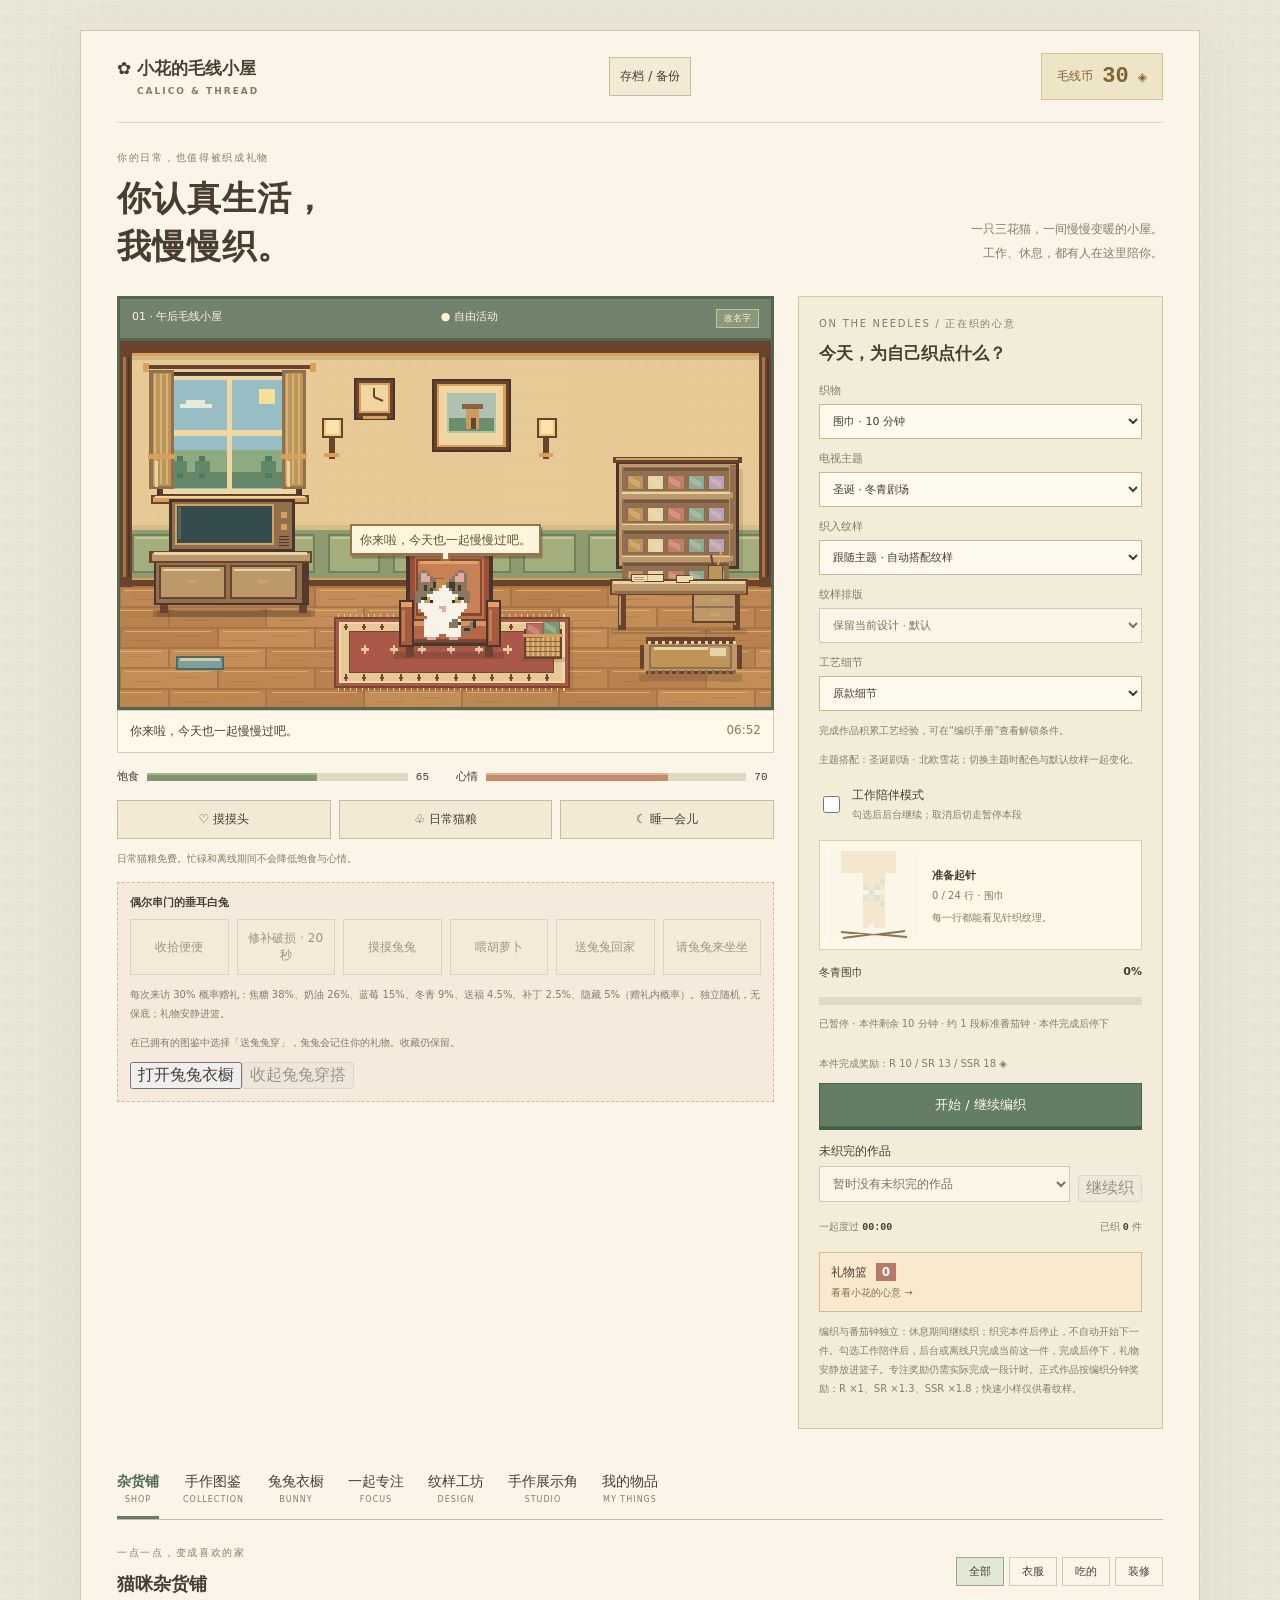
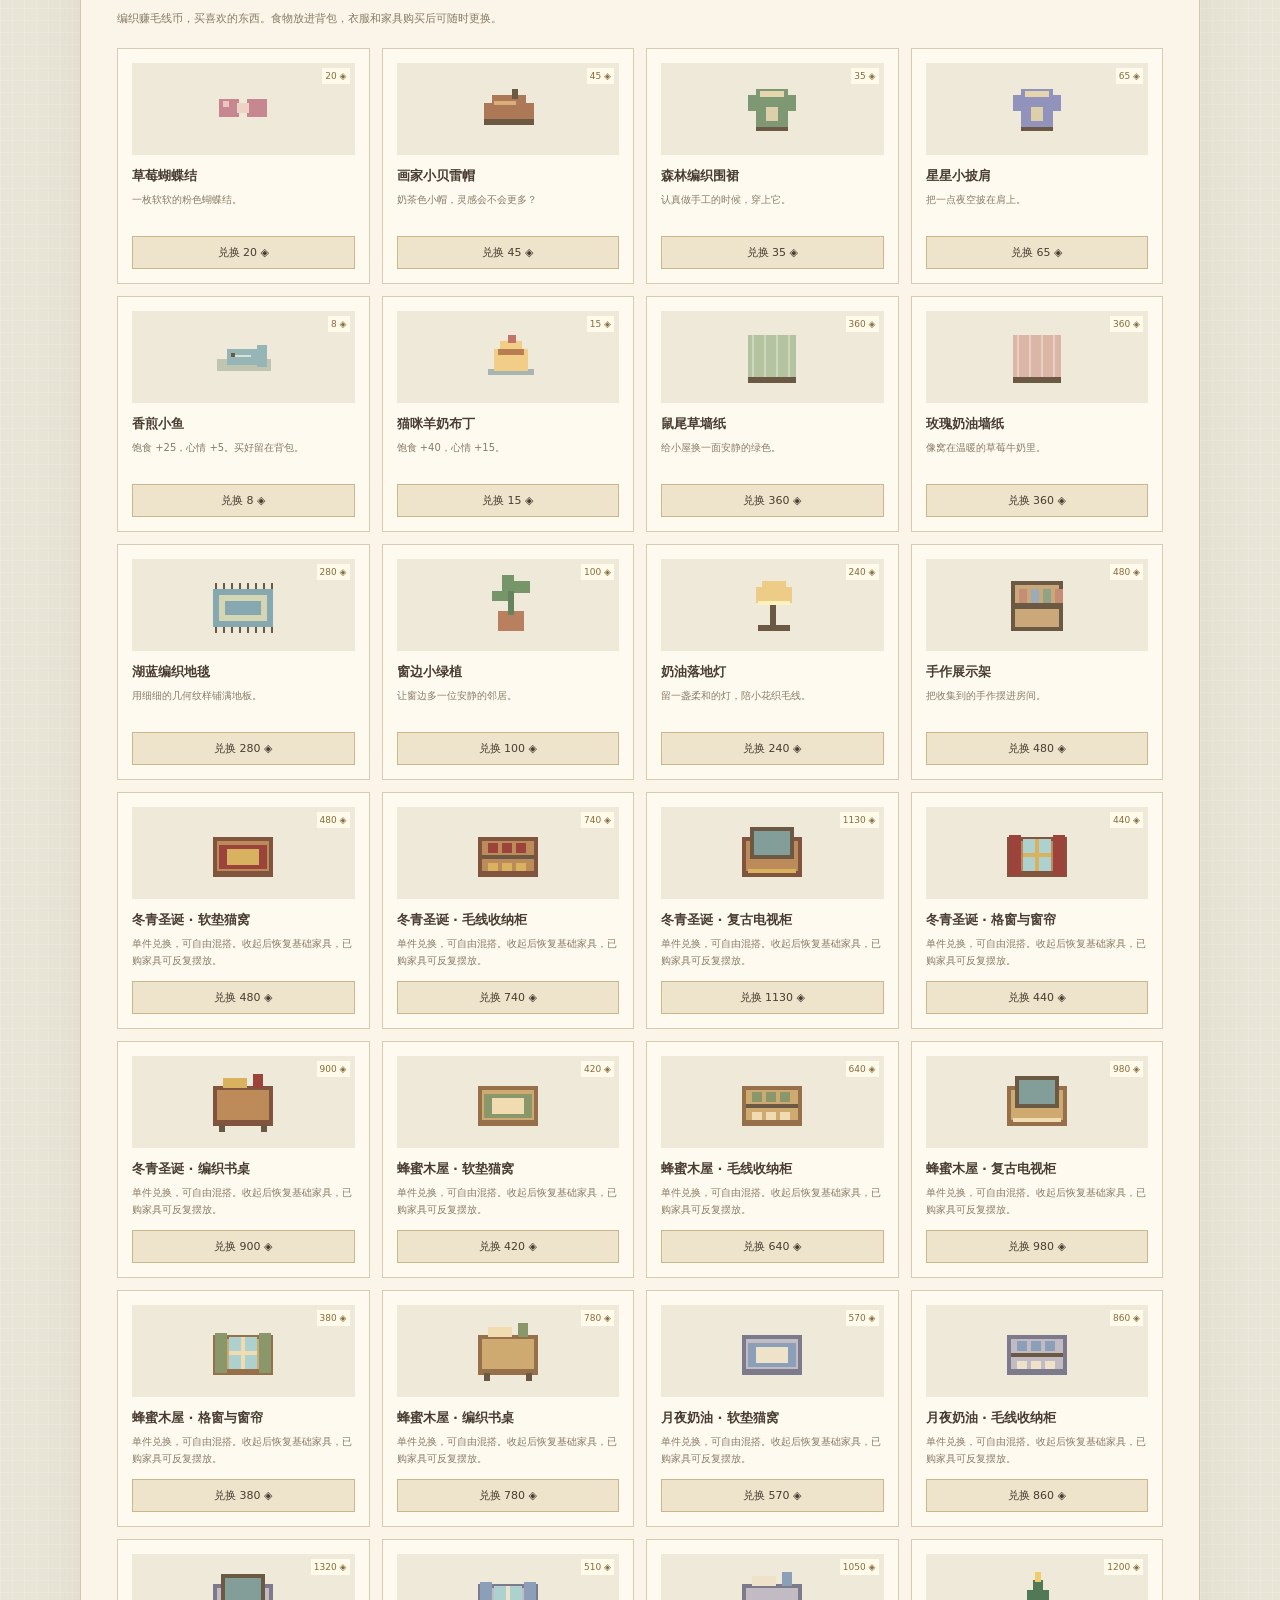
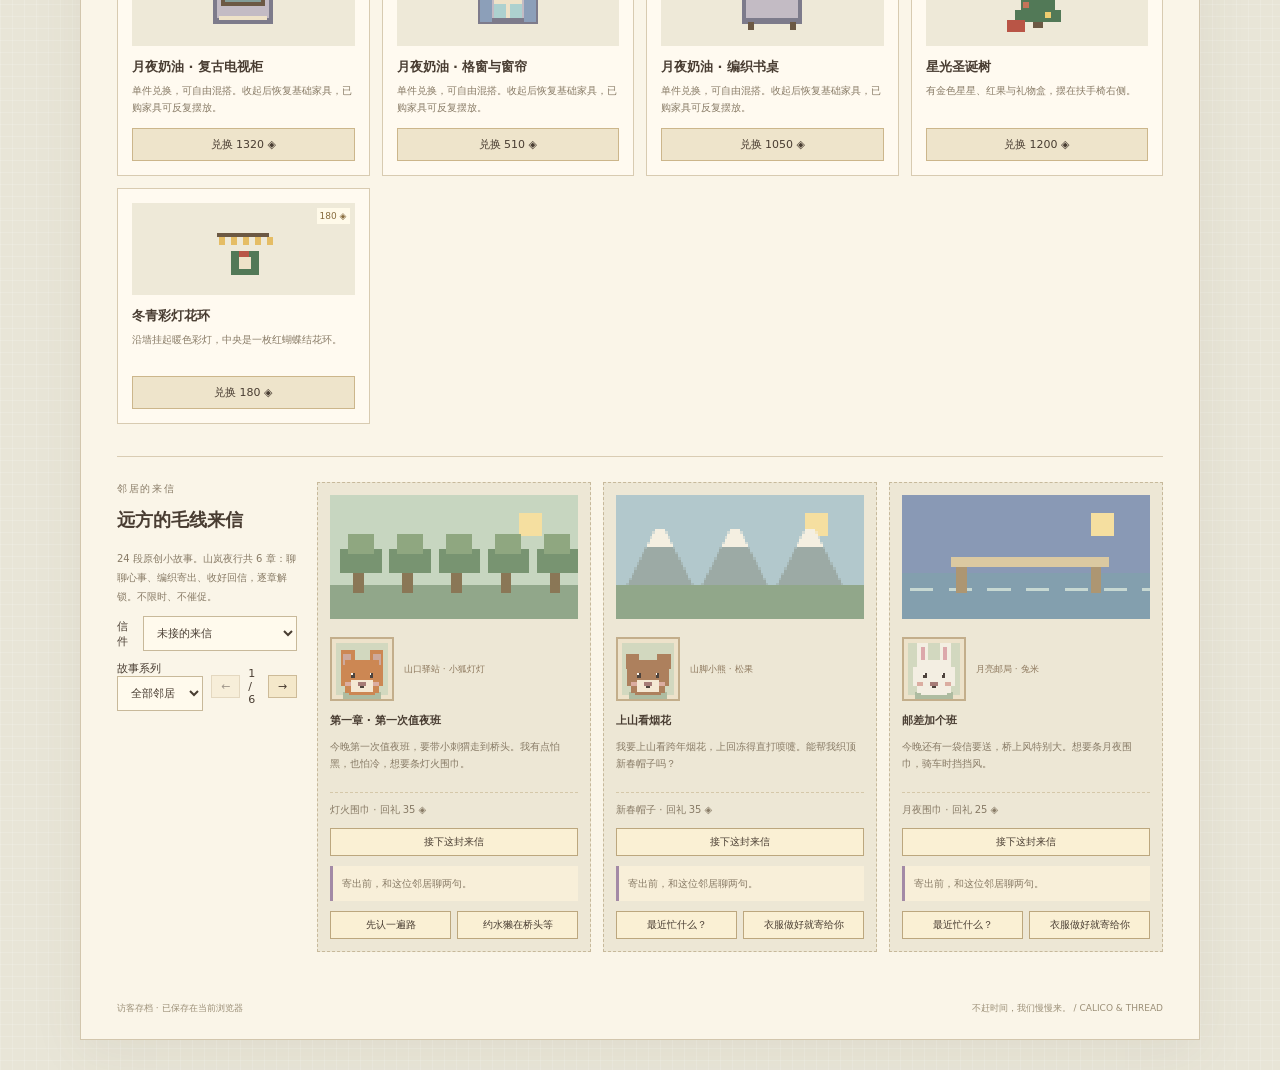
==== index.html @ 92fab7c7 "Fix collection pagination, mobile controls, artwork proportions and studio panel placement" ====
<!doctype html>
<html lang="zh-CN">
<head><meta charset="utf-8"><meta name="viewport" content="width=device-width,initial-scale=1"><title>小花的毛线小屋</title><link rel="stylesheet" href="pet.css?v=c86bcb2deccd"><script src="homecraft.js?v=4f762e726c37" defer></script><script src="pet.js?v=23e84569448f" defer></script></head>
<body><main>
<header><a class="brand" href="#">✿ <span id="petNameLabel">小花的毛线小屋</span> <small>CALICO & THREAD</small></a><button id="accountOpen" class="secondary">存档 / 备份</button><div class="wallet"><span>毛线币</span> <strong id="coins">30</strong> <span>◈</span></div></header>
<div class="intro"><div><p class="eyebrow">你的日常，也值得被织成礼物</p><h1>你认真生活，<br>我慢慢织。</h1></div><p>一只三花猫，一间慢慢变暖的小屋。<br>工作、休息，都有人在这里陪你。</p></div>
<div class="layout"><section class="room-panel" aria-label="小花的家"><div class="room-top"><span id="roomTitle">01 · 午后毛线小屋</span><span id="catState">● 自由活动</span><button id="renamePet">改名字</button></div><canvas id="room" width="640" height="360" role="img" aria-label="三花猫在像素小屋里活动，编织时坐在电视旁挥动织针"></canvas><div class="room-caption"><span id="roomSpeech" aria-live="polite">你来啦，今天也一起慢慢过吧。</span><span class="room-clock" id="roomClock"></span></div><button id="removeDisplay" class="secondary" hidden>取下墙上的作品</button><div class="pet-stats"><label>饱食 <progress id="food" max="100"></progress><span id="foodText"></span></label><label>心情 <progress id="mood" max="100"></progress><span id="moodText"></span></label></div><div class="care"><button id="pat">♡ 摸摸头</button><button id="feed">♧ 日常猫粮</button><button id="sleep">☾ 睡一会儿</button></div><p class="quiet-note">日常猫粮免费。忙碌和离线期间不会降低饱食与心情。</p><div class="bunny-panel"><strong id="bunnyStatus">偶尔串门的垂耳白兔</strong><div class="care"><button id="cleanMess">收拾便便</button><button id="mendScarf">补好围巾</button><button id="petBunny">摸摸兔兔</button><button id="feedBunny">喂胡萝卜</button><button id="byeBunny">送兔兔回家</button><button id="inviteBunny">请兔兔来坐坐</button></div><p class="quiet-note" id="bunnyNote">每次来访有 30% 概率留下腊肠狗围巾。</p><p id="bunnyOutfitNote" class="quiet-note"></p><button id="openBunnyWardrobe">打开兔兔衣橱</button><button id="removeBunnyOutfit">收起兔兔穿搭</button></div></section>
<aside class="craft-panel"><p class="eyebrow">ON THE NEEDLES / 正在织的心意</p><h2>今天，为自己织点什么？</h2><div class="select-row"><label>织物<select id="recipe"><option value="wallcloth">织纹墙布 · 60 分钟</option><option value="shortcurtain">短窗帘 · 20 分钟</option><option value="longcurtain">双开长窗帘 · 40 分钟</option><option value="socks">小袜子 · 快速 30 秒</option><option value="bag">毛线小包 · 快速 45 秒</option><option value="scarf">围巾 · 10 分钟</option><option value="mittens">手套 · 15 分钟</option><option value="hat">帽子 · 20 分钟</option><option value="crew">圆领条纹毛衣 · 30 分钟</option><option value="cable">麻花毛衣 · 45 分钟</option><option value="cardigan">纽扣开衫 · 40 分钟</option><option value="vest">菱格背心 · 25 分钟</option><option value="hoodie">连帽毛衣 · 50 分钟</option><option value="polo">翻领针织衫 · 35 分钟</option><option value="halfzip">半拉链立领毛衣 · 45 分钟</option><option value="fairisle">雪山提花毛衣 · 60 分钟</option><option value="sailor">海军领短开衫 · 45 分钟</option></select></label><label>电视主题<select id="channel"><option value="garden">圣诞 · 冬青剧场</option><option value="bakery">新春 · 红金晚会</option><option value="snow">中秋 · 月夜影院</option><option value="sunset">万圣 · 南瓜夜话</option><option value="candy">糖果冒险</option><option value="ocean">海底漫游</option><option value="arcade">复古街机</option><option value="pasture">像素牧场</option><option value="cosmos">星际邮局</option><option value="cloud">云端童话</option><option value="lantern">山岚夜行 · 灯火</option><option value="mist">山岚夜行 · 雨雾</option><option value="dawn">山岚夜行 · 晨光</option></select></label></div><label class="pattern-select">织入纹样<select id="patternChoice"><option value="">主题原版纹样</option></select></label><label class="pattern-select">纹样排版<select id="patternLayout"><option value="original">保留当前设计 · 默认</option><option value="repeat">整件重复纹样</option></select></label><label id="homeLayoutLabel" class="pattern-select" hidden>家居织物布局<select id="homeLayout"><option value="repeat">整幅织花</option><option value="solid">素色织物</option><option value="border">边缘织花</option></select></label><label class="pattern-select">工艺细节<select id="finishStyle"><option value="">原款细节</option></select></label><p id="finishHint" class="quiet-note"></p><p id="patternRelation" class="quiet-note"></p><label class="work-mode"><input type="checkbox" id="workMode"><span>工作陪伴模式<small>勾选后后台继续；取消后切走暂停本段</small></span></label><div class="knitting-detail"><canvas id="workPreview" width="96" height="96" role="img" aria-label="正在编织的作品预览，随进度逐行织出"></canvas><div><strong id="knitStage">准备起针</strong><p id="knitRows">0 / 24 行</p><small id="knitTechnique">一针一线，慢慢成形。</small></div></div><div class="project-progress"><div><span id="currentProject"></span><strong id="progressText">0%</strong></div><progress id="knitProgress" max="100" value="0" aria-label="编织进度"></progress><p id="knitStatus">每段织一部分，中途暂停也不会丢失。</p></div><p class="quiet-note" id="rewardPreview"></p><button class="primary" id="knit">开始陪伴</button><div class="unfinished-projects"><label>未织完的作品<select id="unfinishedSelect"></select></label><button id="resumeUnfinished">继续织</button></div><div class="session"><span>一起度过 <strong id="companionTime">00:00</strong></span><span>已织 <strong id="made">0</strong> 件</span></div><button class="basket-button" id="basket">礼物篮 <strong id="basketCount">0</strong> <span>看看小花的心意 →</span></button><p class="quiet-note">编织与番茄钟独立：休息期间继续织；织完本件后停止，不自动开始下一件。勾选工作陪伴后，后台或离线只完成当前这一件，完成后停下，礼物安静放进篮子。专注奖励仍需实际完成一段计时。正式作品按编织分钟奖励：R ×1、SR ×1.3、SSR ×1.8；快速小样仅供看纹样。</p></aside></div>
<nav class="tabs" aria-label="小屋功能"><button class="selected" data-tab="shop" aria-selected="true">杂货铺 <small>SHOP</small></button><button data-tab="album" aria-selected="false">手作图鉴 <small>COLLECTION</small></button><button data-tab="bunny" aria-selected="false">兔兔衣橱 <small>BUNNY</small></button><button data-tab="focus" aria-selected="false">一起专注 <small>FOCUS</small></button><button data-tab="patterns" aria-selected="false">纹样工坊 <small>DESIGN</small></button><button data-tab="studio" aria-selected="false">手作展示角 <small>STUDIO</small></button><button data-tab="closet" aria-selected="false">我的物品 <small>MY THINGS</small></button></nav>
<section id="shopPanel" class="tab-panel"><div class="section-heading"><div><p class="eyebrow">一点一点，变成喜欢的家</p><h2>猫咪杂货铺</h2></div><div class="filters" id="shopFilters"><button class="selected" data-shop="all">全部</button><button data-shop="wear">衣服</button><button data-shop="food">吃的</button><button data-shop="decor">装修</button></div></div><p class="section-note">编织赚毛线币，买喜欢的东西。食物放进背包，衣服和家具购买后可随时更换。</p><div id="shopGrid" class="product-grid"></div></section>
<section id="albumPanel" class="tab-panel" hidden><div class="section-heading"><div><p class="eyebrow">每一针，都有一个小故事</p><h2>手作收藏图鉴 <small id="collectionCount">0 / 97</small></h2></div><label class="filter-label">品类<select id="albumType"><option value="all">全部品类</option><option value="bag">包包</option><option value="socks">袜子</option><option value="scarf">围巾</option><option value="mittens">手套</option><option value="hat">帽子</option><option value="sweaters">全部毛衣</option><option value="crew">圆领毛衣</option><option value="cable">麻花毛衣</option><option value="cardigan">开衫</option><option value="vest">背心</option><option value="hoodie">连帽毛衣</option><option value="polo">翻领针织衫</option><option value="halfzip">半拉链毛衣</option><option value="fairisle">提花毛衣</option><option value="sailor">海军领开衫</option><option value="wallcloth">墙布</option><option value="shortcurtain">短窗帘</option><option value="longcurtain">长窗帘</option><option value="sausage">兔兔腊肠围巾</option></select></label><label class="filter-label">筛选<select id="albumFilter"><option value="all">全部</option><option value="owned">已拥有</option><option value="garden">圣诞</option><option value="bakery">新春</option><option value="snow">中秋</option><option value="sunset">万圣节</option><option value="candy">糖果冒险</option><option value="ocean">海底漫游</option><option value="arcade">复古街机</option><option value="pasture">像素牧场</option><option value="cosmos">星际邮局</option><option value="cloud">云端童话</option><option value="lantern">山岚夜行 · 灯火</option><option value="mist">山岚夜行 · 雨雾</option><option value="dawn">山岚夜行 · 晨光</option></select></label></div><p class="section-note">常规编织：R 70% · SR 25% · SSR 5%。兔兔赠礼概率单独计算。收集不同主题的常规手作和 7 款兔兔限定（含隐藏款）；重复作品可兑换毛线币，始终保留一件。节日与日常主题全年可选。未获得的作品只显示剪影，完成后揭晓完整图案。</p><h3>我的收藏与主题图鉴</h3><p id="collectionEmpty" class="quiet-note" hidden>这个筛选下还没有作品，试试其他品类或切换“全部”。</p><div id="collection" class="collection"></div><nav class="album-pagination" aria-label="图鉴翻页"><button id="albumPrev" class="secondary">上一页</button><span id="albumPage" aria-live="polite"></span><button id="albumNext" class="secondary">下一页</button></nav></section>
<section id="closetPanel" class="tab-panel" hidden><div class="section-heading"><div><p class="eyebrow">小小的生活收藏</p><h2>衣柜、零食与家具</h2></div><button id="resetOutfit" class="secondary">脱下搭配</button></div><div id="closetGrid" class="product-grid"></div></section>
<section id="bunnyPanel" class="tab-panel" hidden><section id="bunnyWardrobeSection"><div class="section-heading"><div><p class="eyebrow">BUNNY'S WARDROBE</p><h2>兔兔衣橱</h2></div><button id="bunnyUndress">全部脱下</button></div><p class="quiet-note">帽子、衣服、围巾、包包可以同时穿戴，同一部位一次选一件。送过的作品会一直留在这里，换装和脱下都不会丢失。兔兔不在时也能选好，下次来访会穿上。自绘图案、排版和工艺细节一起保留。</p><div class="bunny-fitting"><canvas id="bunnyPreview" width="260" height="280" role="img" aria-label="兔兔当前穿搭预览，与小屋中的穿戴一致"></canvas><div class="bunny-fitting-controls"><label>帽子<select id="bunnySlot_head"></select></label><label>衣服<select id="bunnySlot_body"></select></label><label>围巾<select id="bunnySlot_neck"></select></label><label>包包<select id="bunnySlot_bag"></select></label></div></div><p id="bunnyWardrobeCurrent"></p><p id="bunnyWardrobeEmpty" class="quiet-note">还没有衣服。在手作图鉴选一件已拥有的作品，点“送兔兔穿”就能放进来。</p><div id="bunnyWardrobeGrid" class="collection"></div></section></section><section id="focusPanel" class="tab-panel" hidden><div class="section-heading"><div><p class="eyebrow">你做自己的事，小花把陪伴织进毛线里</p><h2>一起专注，慢慢织</h2></div><span class="section-note" id="focusTotals"></span></div><div class="focus-layout"><section class="focus-clock"><label for="focusDuration">这一段，慢慢来</label><select id="focusDuration"><option value="60">1 分钟体验 · 无奖励</option><option value="900">15 分钟 · 轻轻开始</option><option value="1500" selected>25 分钟 · 认真一会儿</option><option value="2700">45 分钟 · 沉浸时光</option></select><div id="focusTime" role="timer" aria-label="专注剩余时间">25:00</div><button id="focusToggle" class="primary">开始这一段专注</button><p id="focusResult" class="section-note">完成专注：15 分钟 +6，25 分钟 +10，45 分钟 +18。</p><p class="quiet-note">每段按实际专注时长推进织物。默认专注 25 分钟，休息 5 分钟；休息后手动开始下一段。1 分钟体验只推进 1 分钟，不加速或发奖。15 / 25 / 45 分钟分别奖励 6 / 10 / 18 币。关闭页面也只结算当前段，完成不弹窗。</p></section><section class="todo-box"><h3>今天，只做这几件事</h3><form id="todoForm"><input id="todoInput" maxlength="80" placeholder="写下一件想完成的小事" aria-label="新的待办事项" required><button type="submit" class="secondary">记下来</button></form><div id="todoList"></div><p class="quiet-note">清单仅保存在你的浏览器。勾选可以撤销，不完成也不会扣奖励。</p></section></div></section><section id="patternsPanel" class="tab-panel" hidden><div class="section-heading"><div><p class="eyebrow">把你的小心思，织成真的礼物</p><h2>像素纹样工坊</h2></div></div><div class="pattern-workshop"><div><label class="pattern-select">画布尺寸<select id="patternSize"><option value="8">8 × 8 · 经典像素</option><option value="16">16 × 16 · 精细设计</option></select></label><canvas id="patternCanvas" width="256" height="256" tabindex="0" role="img" aria-label="8乘8纹样画板，点击或拖动绘制；键盘方向键移动，空格绘制"></canvas><p class="quiet-note">点按或拖动画格子。方向键移动，空格上色。8×8 升到 16×16 时保留图案，可继续细化；切换尺寸会暂存本页草稿，离开前请保存。</p></div><div><p class="section-note">圣诞色板 · 冬青、莓红、奶油与雪夜</p><div id="palette" class="palette"></div><label class="custom-color">再挑一个颜色 <input type="color" id="customColor" value="#b8424e"></label><label class="pattern-select">纹样名字<input id="patternName" maxlength="18" placeholder="例如：小花的猫爪"></label><div class="care"><button id="clearPattern">清空画板</button><button id="savePattern">保存纹样</button></div><p class="section-note">保存后，在编织面板选择你的纹样。织成的作品会进入图鉴，也可以穿戴或挂在墙上。</p><p class="section-note">22 款精选纹样：点击色卡直接选用，也可载入画板修改另存。不占用自绘纹样名额。</p><label>纹样分类<select id="patternCategory"><option value="all">全部纹样</option><option>精选纹样</option><option>和服传统纹样</option><option>我的自绘</option></select></label><div id="patternList"></div></div></div></section><section id="studioPanel" class="tab-panel" hidden><div class="section-heading"><div><p class="eyebrow">MY LITTLE ATELIER</p><h2>自己的手作展示角</h2></div><button id="studioExport">导出分享图片 PNG</button></div><div class="studio-layout"><canvas id="studioCanvas" width="800" height="600" role="img" aria-label="你的手作系列展示橱窗"></canvas><div class="studio-controls"><label>系列名字<input id="studioName" maxlength="24"></label><label>一句介绍<input id="studioNote" maxlength="50"></label><label>背景<select id="studioBackground"><option value="cream">奶油日光</option><option value="sage">鼠尾草绿</option><option value="rose">玫瑰奶茶</option><option value="night">蓝调夜晚</option></select></label><label>墙纸与背板<select id="studioWallpaper"><option value="panel">法式护墙板</option></select></label><label>边框<select id="studioFrame"><option value="wood">暖木色</option><option value="ivory">象牙白</option><option value="dark">深色画框</option></select></label><label>主陈列挂架<select id="studioSlot0"></select></label><label>侧边挂架<select id="studioSlot1"></select></label><label>左展示台<select id="studioSlot2"></select></label><label>右展示台<select id="studioSlot3"></select></label><p class="quiet-note">四个位置都可自由选择已拥有的作品，随时取下或更换，不消耗收藏。织好的墙布也能作为展示背景。图片直接保存在你的设备，可发给朋友。</p></div></div><h2>编织手册</h2><p class="quiet-note">每种物品第一次完成 +3 经验，重复制作 +1；与 R / SR / SSR 无关。自选纹样另积累提花经验。旧收藏已计入；兔兔赠礼不计经验。学会后在开工前选择工艺细节，不改变旧作品。</p><div id="craftBook" class="craft-book"></div></section><section class="orders"><div><p class="eyebrow">邻居的来信</p><h2>远方的毛线来信</h2><p class="quiet-note">24 段原创小故事。山岚夜行共 6 章：聊聊心事、编织寄出、收好回信，逐章解锁。不限时、不催促。</p><label class="filter-label">信件<select id="mailFilter"><option value="new">未接的来信</option><option value="active">正在往来</option><option value="done">收好的回信</option></select></label><div class="mail-pagination"><label>故事系列<select id="mailSeries"><option value="all">全部邻居</option><option value="night">山岚夜行 · 连续故事</option></select></label><button id="mailPrev">←</button><span id="mailPage"></span><button id="mailNext">→</button></div></div><div id="orders"></div></section>
<section id="postcards" class="postcards" aria-label="邻居寄来的明信片"></section><footer><span id="saveStatus">自动保存在当前浏览器</span><span>不赶时间，我们慢慢来。 / CALICO & THREAD</span></footer>
</main><div id="toast" role="status" aria-live="polite"></div>
<dialog id="giftDialog" aria-labelledby="giftTitle"><button id="closeGift" class="close" aria-label="关闭礼物篮">×</button><p class="eyebrow">一针一线，都是陪伴</p><h2 id="giftTitle">小花的礼物篮</h2><div id="giftContent"></div><button id="unwrap" class="primary">拆开一份礼物</button></dialog>
<dialog id="accountDialog" aria-labelledby="accountTitle"><button id="closeAccount" class="close" aria-label="关闭存档窗口">×</button><h2 id="accountTitle">我的存档</h2><p id="accountInfo">访客存档保存在当前浏览器。</p><form id="accountForm" hidden><label>账号<input id="username" autocomplete="username" minlength="3" maxlength="24" required></label><label>密码<input id="password" type="password" autocomplete="current-password" minlength="8" maxlength="128" required></label><div class="care"><button type="submit" id="login">登录</button><button type="button" id="register">注册并保存当前进度</button></div></form><div id="accountActions" hidden><button id="syncSave" class="secondary">立即同步</button><button id="logout" class="secondary">退出，返回访客存档</button></div><p id="accountMessage" role="status"></p><hr><p class="quiet-note">备份包含图鉴、纹样、家具和陪伴进度，不包含密码。导入会替换当前进度，请先导出备份。</p><div class="care"><button id="exportSave">导出备份</button><button id="importSave">导入备份</button></div><input id="importFile" type="file" accept=".json,application/json" hidden><label id="importConfirm" hidden><input id="replaceConfirm" type="checkbox">确认用备份替换当前进度<button id="applyImport" class="secondary">应用备份</button></label></dialog><dialog id="nameDialog" aria-labelledby="nameTitle"><h2 id="nameTitle">给你的猫起个名字</h2><form id="nameForm"><label>名字（最多 12 个字）<input id="petNameInput" maxlength="24" required autocomplete="off"></label><p class="quiet-note">名字会保存在你的浏览器里，导出存档时也会一起带走。</p><div class="care"><button type="button" id="cancelName">先不改</button><button type="submit">就叫这个名字</button></div></form><p id="nameError" role="status"></p></dialog></body></html>
---- pet.css ----
:root{--ink:#493d32;--muted:#887b66;--paper:#faf5e8;--edge:#c4ad83;--green:#647e65;--rose:#b87969}*{box-sizing:border-box}body{margin:0;color:var(--ink);background:#e8e5d7;background-image:linear-gradient(90deg,#ffffff25 1px,transparent 1px),linear-gradient(#ffffff25 1px,transparent 1px);background-size:12px 12px;font-family:system-ui,-apple-system,sans-serif}main{max-width:1120px;margin:30px auto;background:var(--paper);border:1px solid #d2c6ad;padding:0 36px 22px;box-shadow:0 12px 50px #635b3f12}header{display:flex;align-items:center;justify-content:space-between;border-bottom:1px solid #ded4bf;padding:22px 0}.brand{font-size:17px;color:var(--ink);font-weight:700;text-decoration:none}.brand small{display:block;font-size:9px;letter-spacing:2px;color:var(--muted);margin:6px 0 0 20px}.wallet{background:#eee4c6;border:1px solid #d3c299;padding:10px 15px;color:#816435;display:flex;gap:9px;align-items:center}.wallet span{font-size:12px}.wallet strong{font-size:22px;font-family:monospace}.intro{display:flex;justify-content:space-between;align-items:end;padding:28px 0 26px}.eyebrow{font-size:10px;color:var(--muted);letter-spacing:1.7px;margin:0 0 10px}h1{font-size:34px;line-height:1.4;letter-spacing:1px;margin:0;font-family:Georgia,serif;font-weight:600}.intro>p{font-size:12px;line-height:2;color:var(--muted);text-align:right;margin-bottom:5px}.layout{display:grid;grid-template-columns:minmax(0,1.8fr) minmax(260px,1fr);gap:24px}.room-panel{min-width:0}.room-top{background:#71836d;color:#fff4d8;display:flex;justify-content:space-between;padding:10px 12px;font-size:11px;border:3px solid #56654e;border-bottom:0}#room{display:block;width:100%;height:auto;image-rendering:pixelated;border:3px solid #56654e;background:#edd5a7}.room-caption{display:flex;justify-content:space-between;gap:8px;border:1px solid #dccbb0;background:#fff9e9;padding:12px;font-size:12px;min-height:43px}.room-clock{color:var(--muted);white-space:nowrap}.pet-stats{display:flex;gap:20px;margin:16px 0}.pet-stats label{flex:1;display:flex;align-items:center;gap:8px;font-size:11px;white-space:nowrap}progress{appearance:none;border:0;background:#e1d9c3;width:100%;height:8px;color:#83956c;accent-color:#83956c}progress::-webkit-progress-bar{background:#e1d9c3}progress::-webkit-progress-value{background:#83956c;border-top:2px solid #a9b88b}#mood::-webkit-progress-value{background:#c38d6c;border-top-color:#deb494}.pet-stats span{font-family:monospace;width:24px}.care{display:flex;gap:8px}button{font:inherit;cursor:pointer;color:var(--ink);transition:background .15s}button:focus-visible,select:focus-visible,input:focus-visible{outline:3px solid #b38853;outline-offset:3px}button:disabled{opacity:.5;cursor:default}.care button,.secondary{background:#f3ead5;border:1px solid #cdbb98;padding:10px;font-size:12px}.care button{flex:1}.care button:hover,.secondary:hover{background:#e8dcc0}.quiet-note{font-size:10px;line-height:1.9;color:var(--muted);margin:10px 0}.craft-panel{border:1px solid #d4c5a7;background:#f2ecd9;padding:20px;align-self:start}h2{font-size:18px;font-weight:600;margin:0 0 16px;line-height:1.5}.craft-panel h2{font-size:17px}.select-row{display:grid;grid-template-columns:1fr;gap:12px}.select-row label{display:grid;gap:6px;font-size:11px;color:var(--muted)}select{font:inherit;color:var(--ink);background:#fffaed;border:1px solid #c8b99a;padding:9px;width:100%;border-radius:0}.work-mode{display:flex;align-items:center;gap:9px;font-size:12px;margin:18px 0;cursor:pointer}.work-mode input{accent-color:var(--green);width:17px;height:17px}.work-mode small{display:block;font-size:10px;color:var(--muted);margin-top:4px}.project-progress>div{display:flex;justify-content:space-between;font-size:11px;margin-bottom:7px}.project-progress p{font-size:10px;color:var(--muted);min-height:28px;line-height:1.6}.primary{width:100%;padding:12px;background:var(--green);border:1px solid #4a634c;color:#fff9e9;box-shadow:0 3px #465e48;font-size:13px}.primary:hover{background:#526c55}.primary:active{transform:translateY(2px);box-shadow:none}.session{display:flex;justify-content:space-between;font-size:10px;color:var(--muted);margin:18px 0}.session strong{font-family:monospace;color:var(--ink)}.basket-button{width:100%;background:#f9e9cf;border:1px solid #d2b992;padding:11px;text-align:left;font-size:12px}.basket-button strong{background:#b87969;color:white;padding:2px 6px;margin-left:5px}.basket-button span{display:block;margin-top:5px;font-size:10px;color:#89714d}.tabs{display:flex;gap:28px;border-bottom:1px solid #cbbca0;margin:32px 0 26px}.tabs button{border:0;background:none;padding:12px 0;border-bottom:3px solid transparent;font-size:14px}.tabs button.selected{border-bottom-color:var(--green);color:#4f6c55;font-weight:700}.tabs small{font-size:8px;letter-spacing:1px;display:block;margin-top:4px;font-weight:400;color:var(--muted)}.section-heading{display:flex;justify-content:space-between;gap:16px;align-items:center}.section-heading h2{margin:0}.section-heading h2 small{font:11px monospace;color:var(--muted)}.filters{display:flex;gap:5px;flex-wrap:wrap}.filters button{background:transparent;border:1px solid #d8cab0;padding:6px 12px;font-size:11px}.filters button.selected{background:#e2e8d5;border-color:#9aa889}.section-note{font-size:11px;color:var(--muted);line-height:1.8;margin:12px 0 20px}.product-grid{display:grid;grid-template-columns:repeat(4,1fr);gap:12px}.product{border:1px solid #d8cbb1;background:#fffaf0;padding:14px;display:flex;flex-direction:column;align-items:stretch}.product-art{background:#eee9d8;min-height:92px;display:grid;place-items:center;margin-bottom:12px;position:relative}.product-art canvas{width:80px;height:64px;image-rendering:pixelated}.product h3{font-size:13px;font-weight:600;margin:0 0 6px}.product p{font-size:10px;color:var(--muted);line-height:1.7;margin:0 0 12px;flex:1;min-height:33px}.product button{background:#eee4cb;border:1px solid #ccb68b;padding:8px;font-size:11px}.product button:hover{background:#e0d2af}.product .price{position:absolute;top:5px;right:5px;font-size:9px;background:#fffae9;padding:3px;color:#876b3d}.collection{display:grid;grid-template-columns:repeat(6,1fr);gap:10px}.card{border:1px solid #d4c8ac;background:#fffaf0;padding:12px 7px;text-align:center}.card.locked{background:#eae5d6}.card canvas{width:70px;height:56px;image-rendering:pixelated;margin:8px auto;display:block}.card.locked canvas{filter:grayscale(1);opacity:.35}.card strong{font-size:10px;display:block;margin-bottom:5px}.card small{font-size:9px;color:var(--muted)}.card[data-rank=SR]{border-color:#aaa2bb}.card[data-rank=SSR]{border-color:#c4a357;background:#faf0d0}.rank{font-size:9px;letter-spacing:1px;color:#8b7858}.card button{border:0;background:#e7dfcc;padding:5px;font-size:9px;margin-top:7px;width:100%}.filter-label{display:flex;align-items:center;gap:8px;font-size:11px;min-width:130px}.orders{display:grid;grid-template-columns:180px 1fr;border-top:1px solid #d9ccb3;margin-top:32px;padding-top:25px;gap:20px}#orders{display:grid;grid-template-columns:repeat(3,1fr);gap:12px}.order{background:#ede7d5;border:1px dashed #c7b99b;padding:12px}.order strong{font-size:11px;display:block}.order p{font-size:10px;line-height:1.7;color:var(--muted);min-height:34px}.order button{border:1px solid #bca77e;background:#faf0d4;font-size:10px;padding:6px;width:100%}footer{display:flex;justify-content:space-between;gap:12px;font-size:9px;color:#9b8f77;margin-top:28px;line-height:1.8}#toast{position:fixed;bottom:24px;left:50%;transform:translateX(-50%);background:#445d49;color:#fff9e9;box-shadow:0 4px 16px #0002;font-size:12px;line-height:1.7;padding:12px 20px;max-width:90vw;z-index:5;pointer-events:none;opacity:0}#toast.show{opacity:1}dialog{width:min(380px,calc(100% - 32px));border:3px solid #a78d61;background:#fff6df;color:var(--ink);padding:28px;text-align:center;box-shadow:8px 8px #3a372b33}dialog::backdrop{background:#28372ba8}.close{position:absolute;right:8px;top:6px;background:transparent;border:0;font-size:24px;color:#837052}#giftContent canvas{width:160px;height:128px;image-rendering:pixelated;margin:12px}#giftContent p{font-size:12px;line-height:1.8}#giftContent .gift-rank{font-size:22px;letter-spacing:3px;color:#a47b40}#giftContent small{font-size:10px;color:var(--muted)}[hidden]{display:none!important}@media(min-width:900px){.room-panel{position:sticky;top:18px;align-self:start}}@media(max-width:800px){main{margin:0;padding:0 20px 24px}.layout{grid-template-columns:1fr}.craft-panel{padding:20px}.select-row{grid-template-columns:1fr 1fr}.intro>p{display:none}.intro{padding:22px 0}h1{font-size:28px}.product-grid{grid-template-columns:repeat(3,1fr)}.collection{grid-template-columns:repeat(4,1fr)}.orders{grid-template-columns:1fr}.section-heading{align-items:start;flex-wrap:wrap}.craft-panel h2{margin-bottom:12px}}@media(max-width:450px){main{padding:0 12px 20px}.brand{font-size:14px}.wallet{padding:7px 9px}.wallet strong{font-size:18px}.wallet span{font-size:10px}.product-grid{grid-template-columns:repeat(2,1fr)}.collection{grid-template-columns:repeat(3,1fr)}.tabs{gap:24px}.tabs button{font-size:12px}.pet-stats{gap:12px}.room-top{font-size:9px}.room-caption{font-size:10px}.room-clock{display:none}.care button{font-size:11px;padding:9px 5px}#orders{grid-template-columns:1fr}.order p{min-height:0}footer{flex-direction:column}.select-row{grid-template-columns:1fr}}@media(prefers-reduced-motion:reduce){*{transition:none!important}}
.pattern-select{display:grid;gap:6px;font-size:11px;color:var(--muted);margin-top:12px}.pattern-select input,input:not([type=checkbox]):not([type=file]){border:1px solid #c8b99a;padding:10px;background:#fffaf0;color:var(--ink);font:inherit;width:100%}.pattern-workshop{display:grid;grid-template-columns:256px 1fr;gap:30px;margin:22px 0}#patternCanvas{width:256px;height:256px;max-width:100%;image-rendering:pixelated;touch-action:none;border:2px solid #9c8763}.palette{display:flex;gap:7px;flex-wrap:wrap;margin:0 0 20px}.palette button{width:28px;height:28px;border:2px solid #c0ae8c}.palette button.selected{outline:2px solid #435d46;outline-offset:2px}.pattern-workshop .care{margin-top:14px}#patternList{display:flex;gap:8px;flex-wrap:wrap}.saved-pattern{border:1px solid #cbbda0;background:#fff8e6;padding:8px;font-size:10px}.saved-pattern canvas{display:block;width:48px;height:48px;image-rendering:pixelated;margin:0 auto 6px}.postcards{display:flex;gap:15px;margin-top:20px;flex-wrap:wrap}.postcard{max-width:300px;background:#fff9e9;border:1px dashed #b9a27a;padding:20px;transform:rotate(-1deg)}.postcard h3{font-size:13px}.postcard p{font-size:12px;line-height:1.9;color:#877151}.postcard small{font-size:10px}.card .wear-actions{display:flex;gap:3px}.card .wear-actions button{flex:1}#accountDialog{width:min(460px,calc(100% - 32px))}#accountDialog p{font-size:12px;line-height:1.8}#accountForm label{display:grid;text-align:left;gap:5px;font-size:12px;margin:12px 0}#accountForm .care{margin:18px 0}#accountMessage{color:#8d543c;min-height:20px}#importConfirm{font-size:11px;line-height:2}hr{border:0;border-top:1px solid #d8c9aa;margin:22px 0}@media(max-width:600px){.pattern-workshop{grid-template-columns:1fr}.tabs{gap:17px;justify-content:space-between}.tabs small{font-size:7px}.brand small{display:none}header{gap:7px}#accountOpen{font-size:10px;padding:7px}.wallet span:first-child{display:none}}
.focus-layout{display:grid;grid-template-columns:1fr 1.3fr;gap:22px;margin-top:20px}.focus-clock{background:#ece9d8;border:1px solid #c9c6a7;padding:22px}.focus-clock label{font-size:11px;display:block;margin-bottom:8px}#focusTime{font:48px Georgia,serif;color:#57735b;text-align:center;margin:22px 0;font-variant-numeric:tabular-nums}.todo-box{padding:8px 0}.todo-box h3{font-size:15px;font-weight:500;margin:0 0 14px}#todoForm{display:flex;gap:8px}#todoForm button{white-space:nowrap}.todo-row{display:flex;align-items:center;justify-content:space-between;border-bottom:1px solid #e2d9c4;gap:9px;padding:12px 0}.todo-row label{display:flex;align-items:center;gap:10px;min-width:0;font-size:12px;overflow-wrap:anywhere}.todo-row input{accent-color:#718567}.todo-row .done span{text-decoration:line-through;color:#a19883}.todo-remove{background:transparent;border:0;color:#988671;font-size:10px;white-space:nowrap}.garden-heading{margin-top:25px}#gardenGrid{grid-template-columns:repeat(3,1fr)}#gardenGrid canvas{width:80px;height:80px}.tabs{gap:24px;overflow-x:auto}.tabs button{white-space:nowrap;flex-shrink:0}@media(max-width:600px){.focus-layout{grid-template-columns:1fr}#gardenGrid{grid-template-columns:1fr}.tabs{justify-content:flex-start;gap:22px}}
.knitting-detail{display:flex;align-items:center;gap:14px;background:#fff8e9;border:1px solid #dfceb0;padding:10px;margin:15px 0}.knitting-detail canvas{width:88px;height:88px;image-rendering:pixelated;flex-shrink:0}.knitting-detail strong{font-size:11px}.knitting-detail p{font-size:10px;margin:6px 0;color:#897557}.knitting-detail small{font-size:10px;line-height:1.7;color:var(--muted);display:block}.card canvas{width:84px;height:84px}.letter canvas,.postcard canvas{width:100%;height:auto;image-rendering:pixelated;margin-bottom:10px}.letter small{font-size:9px;color:#8e795e;display:block;margin-bottom:8px}.order p{min-height:0}.letter .letter-needs{border-top:1px dashed #d5c8a9;padding-top:8px;font-size:10px}.mail-pagination{display:flex;justify-content:space-between;align-items:center;gap:8px;font-size:11px;margin-top:10px}.mail-pagination button{border:1px solid #cdbb98;background:#f4e8ca;padding:4px 9px}.orders{grid-template-columns:180px minmax(0,1fr)}.letter{display:flex;flex-direction:column}.letter button{margin-top:auto}.postcard{width:260px}.postcard canvas{max-height:115px}@media(max-width:800px){.orders{grid-template-columns:1fr}}@media(max-width:600px){#orders{grid-template-columns:1fr}.letter canvas{max-height:120px;object-fit:cover}.card canvas{max-width:100%}}
.room-top button{font-size:9px;border:1px solid #bec5a5;background:#8a987b;color:#fff7df;padding:2px 7px}.bunny-panel{border:1px dashed #d8bd9a;background:#f5eadb;padding:12px;margin-top:14px}.bunny-panel strong{font-size:11px;display:block;margin-bottom:9px}.custom-color{font-size:12px;display:flex;align-items:center;gap:12px;margin-bottom:15px}input[type=color]{width:44px!important;height:30px;padding:2px!important;cursor:pointer}.palette{max-width:380px;gap:9px}.palette button{width:28px;height:28px}#nameForm label{font-size:12px;display:block;text-align:left}#nameForm input{margin-top:8px}#nameForm .care{margin-top:15px}#nameError{font-size:12px;color:#a65a49}

.unfinished-projects{display:flex;gap:8px;align-items:end;margin:16px 0}.unfinished-projects label{flex:1;min-width:0;font-size:12px}.unfinished-projects select{display:block;width:100%;margin-top:6px}.unfinished-projects button{white-space:nowrap}

.pattern-preview{opacity:1}.pattern-preview .pattern-swatch{width:40px;height:40px;image-rendering:pixelated;border:2px solid #c6b497;align-self:center}#albumPatternSection{margin:20px 0 32px}#albumPatterns{margin-top:14px}

.animal-dialogue{background:#f8efd9;border-left:3px solid #a38aa6;padding:9px;min-height:0!important}.animal-choices{display:flex;gap:6px}.animal-choices button[aria-pressed=true]{background:#d8dfca;border-color:#76826c}

.postcard canvas{max-height:none;aspect-ratio:2/1;border:7px solid #fff9ed;box-sizing:border-box;box-shadow:0 2px 5px #67513c22}.photo-caption{display:block;color:#8b775f;font-size:10px;margin:6px 0}

.animal-identity{display:flex;align-items:center;gap:10px;margin:8px 0 12px}.animal-identity small{margin:0;line-height:1.6}.letter .animal-avatar,.postcard .animal-avatar{width:64px;height:64px;max-height:none;flex:0 0 64px;margin:0;border:2px solid #c3ae8b;box-shadow:none;image-rendering:pixelated;object-fit:contain}

.test-panel{border:2px dashed #8d759f;background:#f0e8f3;padding:18px;margin:20px 0;color:#53475e}.test-panel h2{margin:0 0 10px}.test-panel p{font-size:13px;line-height:1.7}.test-controls{display:flex;flex-wrap:wrap;gap:8px;align-items:center;margin:12px 0}.test-controls button,.test-controls select,.test-controls input{padding:8px;border:1px solid #aa96b5;background:#fffaf0;color:#53475e}.test-controls input[type=number]{width:70px}.test-panel canvas{width:144px;height:144px;image-rendering:pixelated;background:#fff8e9;border:1px solid #baa4bd}

.test-quality-compare{display:flex;flex-wrap:wrap;gap:12px}.test-quality-compare figure{margin:0;text-align:center;background:#fff8ed;padding:12px}.test-quality-compare figcaption{font-size:12px;margin-top:8px}


.studio-layout{display:grid;grid-template-columns:minmax(0,2fr) minmax(220px,1fr);gap:24px}.studio-layout canvas{width:100%;height:auto;image-rendering:pixelated;border-radius:8px}.studio-controls{display:grid;gap:12px}.studio-controls label{display:grid;gap:5px}.studio-controls input,.studio-controls select{width:100%;box-sizing:border-box}.craft-book{display:grid;grid-template-columns:repeat(auto-fit,minmax(180px,1fr));gap:12px;margin:20px 0}.book-card{padding:16px;border:1px solid #cdbf9e;background:#fff9ed;border-radius:8px}.book-card h3{margin-top:0}.book-card p{font-size:12px}@media(max-width:760px){.studio-layout{grid-template-columns:1fr}}

.bunny-fitting{display:grid;grid-template-columns:260px minmax(220px,1fr);gap:24px;align-items:center;margin:20px 0}.bunny-fitting canvas{width:260px;max-width:100%;image-rendering:pixelated;border-radius:12px}.bunny-fitting-controls{display:grid;grid-template-columns:1fr 1fr;gap:16px}.bunny-fitting-controls label{display:grid;gap:6px}.bunny-fitting-controls select{min-width:0;width:100%}@media(max-width:640px){.bunny-fitting{grid-template-columns:1fr}.bunny-fitting canvas{margin:auto}.bunny-fitting-controls{grid-template-columns:1fr}}

/* Keep item art square and collection controls usable at narrow widths. */
.card canvas{width:70px;height:70px;max-width:100%;object-fit:contain}
#giftContent canvas{height:160px}
.collection{grid-template-columns:repeat(6,minmax(0,1fr))}
.card{min-width:0;overflow-wrap:anywhere}
.card .wear-actions{display:grid;grid-template-columns:1fr;gap:5px;margin-top:10px}
.card .wear-actions button{margin:0;min-height:32px;font-size:11px}
#albumPanel .section-heading{flex-wrap:wrap}
#albumPanel .section-heading>div{flex:1 0 100%}
#albumPanel .filter-label{flex:1;min-width:0;white-space:nowrap}
#albumPanel .filter-label select{min-width:0}
.album-pagination{display:flex;align-items:center;justify-content:center;gap:16px;margin:20px 0;font-size:12px}
.studio-layout{align-items:start;margin-top:20px}
.studio-controls,.studio-controls label,.bunny-fitting-controls label{min-width:0}
#studioExport,#bunnyUndress{background:#f3ead5;border:1px solid #cdbb98;padding:10px 14px;font:inherit;font-size:12px}
@media(max-width:800px){.collection{grid-template-columns:repeat(4,minmax(0,1fr))}}
@media(max-width:450px){.collection{grid-template-columns:repeat(2,minmax(0,1fr))}.card{padding:14px 10px}.card strong{font-size:12px}.card small{font-size:11px}.album-pagination{gap:10px}}
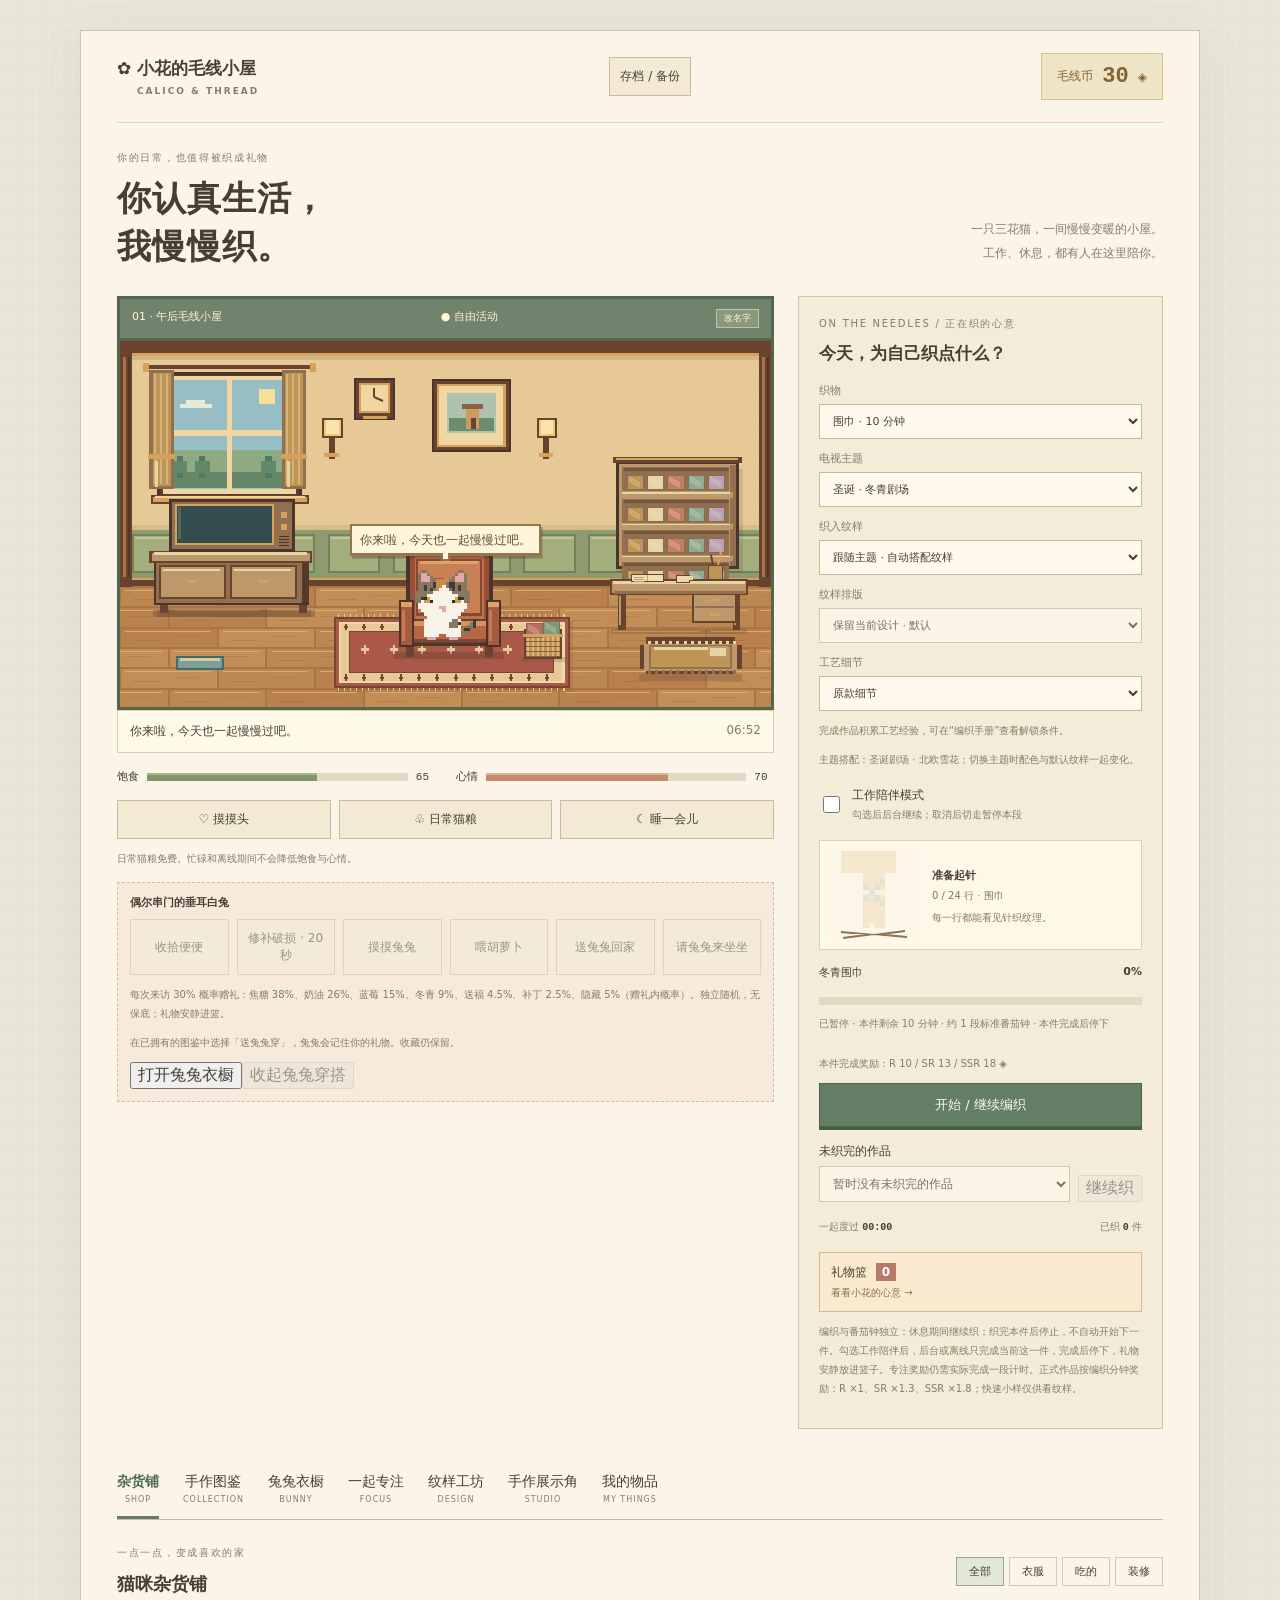
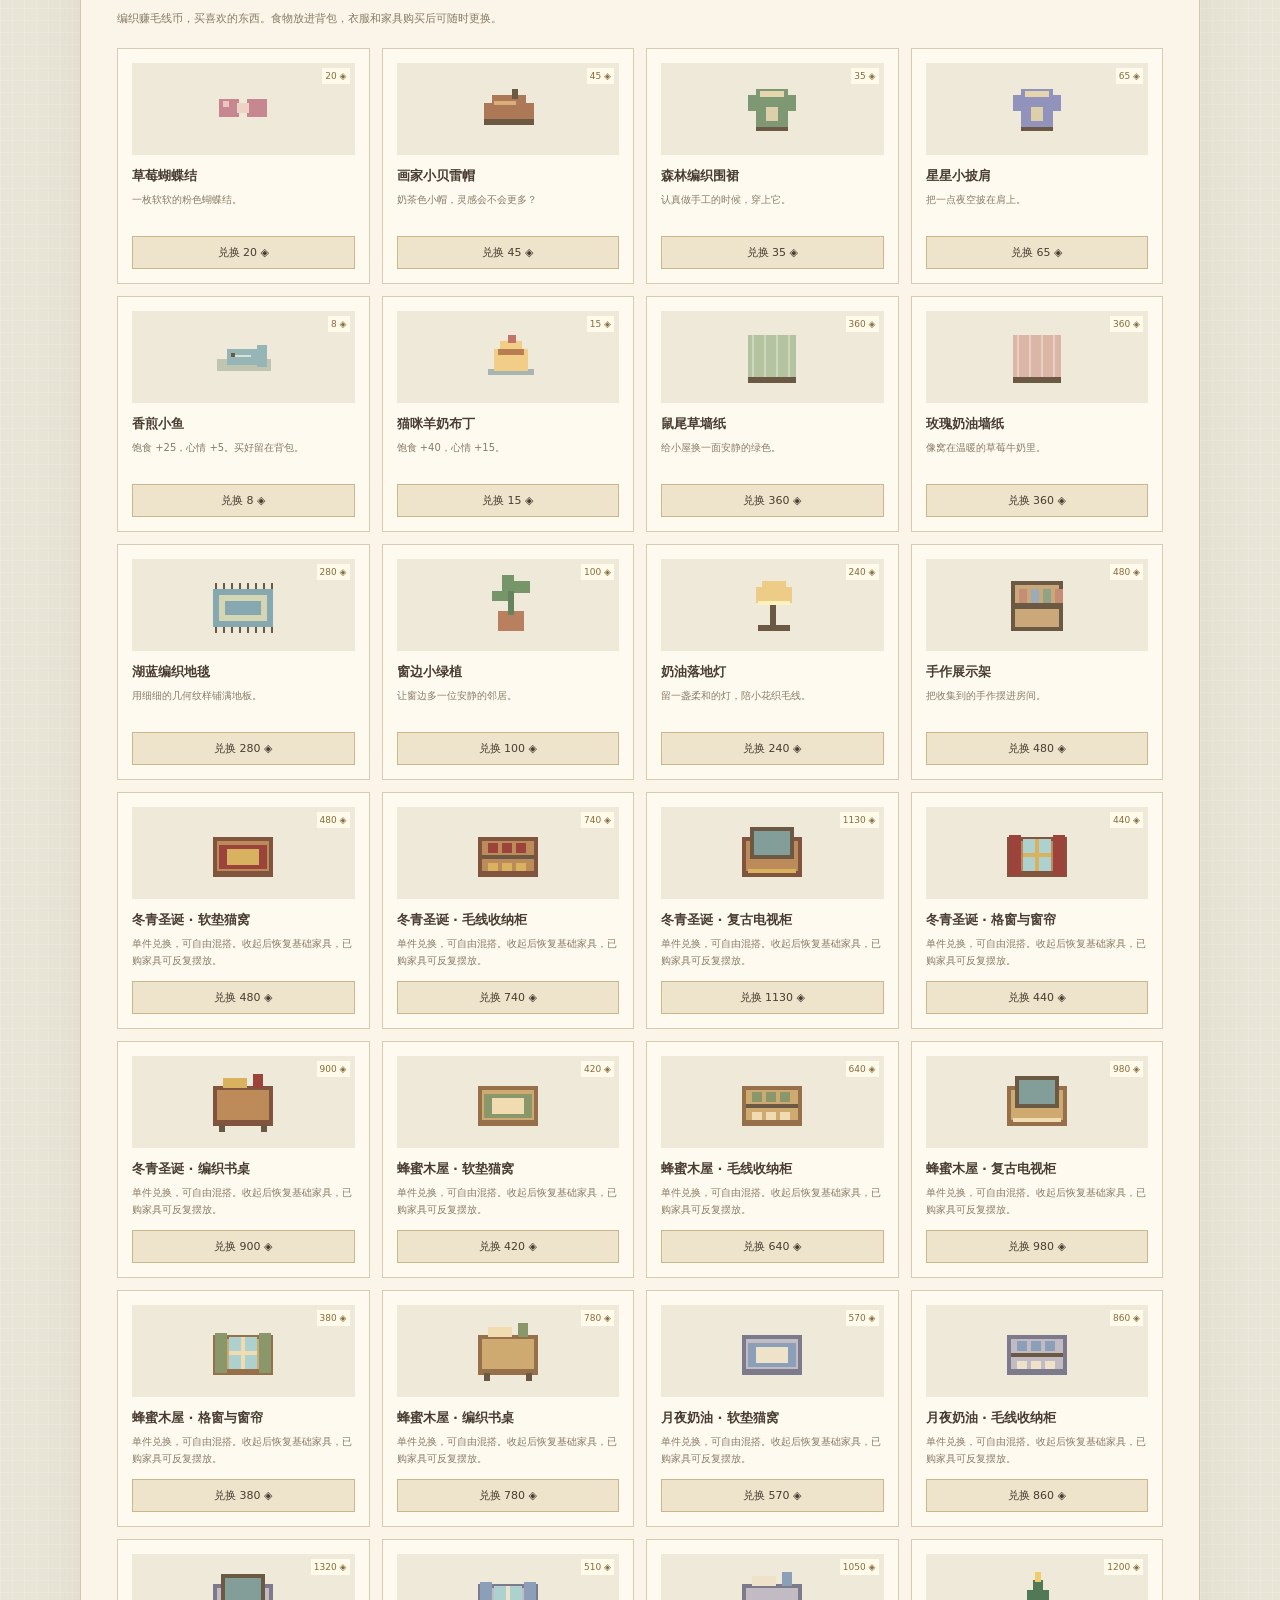
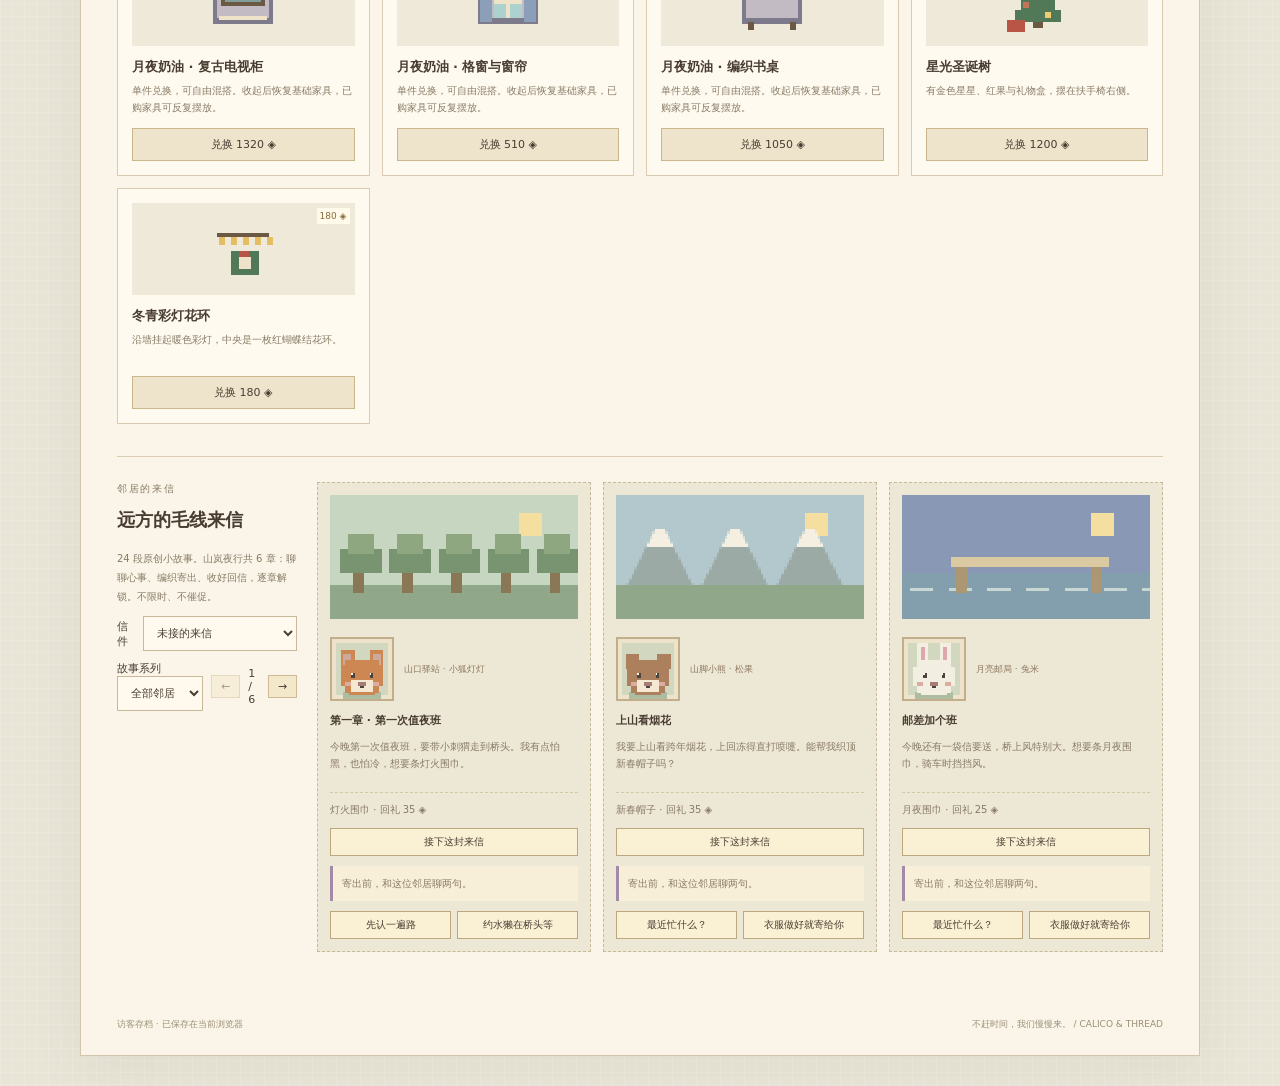
==== commit c9ec82e0: "Group postcards with neighbor mail after studio and contain section stacking" ====
--- a/index.html
+++ b/index.html
@@ -1,6 +1,6 @@
 <!doctype html>
 <html lang="zh-CN">
-<head><meta charset="utf-8"><meta name="viewport" content="width=device-width,initial-scale=1"><title>小花的毛线小屋</title><link rel="stylesheet" href="pet.css?v=c86bcb2deccd"><script src="homecraft.js?v=4f762e726c37" defer></script><script src="pet.js?v=23e84569448f" defer></script></head>
+<head><meta charset="utf-8"><meta name="viewport" content="width=device-width,initial-scale=1"><title>小花的毛线小屋</title><link rel="stylesheet" href="pet.css?v=18139f2ffa36"><script src="homecraft.js?v=4f762e726c37" defer></script><script src="pet.js?v=23e84569448f" defer></script></head>
 <body><main>
 <header><a class="brand" href="#">✿ <span id="petNameLabel">小花的毛线小屋</span> <small>CALICO & THREAD</small></a><button id="accountOpen" class="secondary">存档 / 备份</button><div class="wallet"><span>毛线币</span> <strong id="coins">30</strong> <span>◈</span></div></header>
 <div class="intro"><div><p class="eyebrow">你的日常，也值得被织成礼物</p><h1>你认真生活，<br>我慢慢织。</h1></div><p>一只三花猫，一间慢慢变暖的小屋。<br>工作、休息，都有人在这里陪你。</p></div>
@@ -10,8 +10,8 @@
 <section id="shopPanel" class="tab-panel"><div class="section-heading"><div><p class="eyebrow">一点一点，变成喜欢的家</p><h2>猫咪杂货铺</h2></div><div class="filters" id="shopFilters"><button class="selected" data-shop="all">全部</button><button data-shop="wear">衣服</button><button data-shop="food">吃的</button><button data-shop="decor">装修</button></div></div><p class="section-note">编织赚毛线币，买喜欢的东西。食物放进背包，衣服和家具购买后可随时更换。</p><div id="shopGrid" class="product-grid"></div></section>
 <section id="albumPanel" class="tab-panel" hidden><div class="section-heading"><div><p class="eyebrow">每一针，都有一个小故事</p><h2>手作收藏图鉴 <small id="collectionCount">0 / 97</small></h2></div><label class="filter-label">品类<select id="albumType"><option value="all">全部品类</option><option value="bag">包包</option><option value="socks">袜子</option><option value="scarf">围巾</option><option value="mittens">手套</option><option value="hat">帽子</option><option value="sweaters">全部毛衣</option><option value="crew">圆领毛衣</option><option value="cable">麻花毛衣</option><option value="cardigan">开衫</option><option value="vest">背心</option><option value="hoodie">连帽毛衣</option><option value="polo">翻领针织衫</option><option value="halfzip">半拉链毛衣</option><option value="fairisle">提花毛衣</option><option value="sailor">海军领开衫</option><option value="wallcloth">墙布</option><option value="shortcurtain">短窗帘</option><option value="longcurtain">长窗帘</option><option value="sausage">兔兔腊肠围巾</option></select></label><label class="filter-label">筛选<select id="albumFilter"><option value="all">全部</option><option value="owned">已拥有</option><option value="garden">圣诞</option><option value="bakery">新春</option><option value="snow">中秋</option><option value="sunset">万圣节</option><option value="candy">糖果冒险</option><option value="ocean">海底漫游</option><option value="arcade">复古街机</option><option value="pasture">像素牧场</option><option value="cosmos">星际邮局</option><option value="cloud">云端童话</option><option value="lantern">山岚夜行 · 灯火</option><option value="mist">山岚夜行 · 雨雾</option><option value="dawn">山岚夜行 · 晨光</option></select></label></div><p class="section-note">常规编织：R 70% · SR 25% · SSR 5%。兔兔赠礼概率单独计算。收集不同主题的常规手作和 7 款兔兔限定（含隐藏款）；重复作品可兑换毛线币，始终保留一件。节日与日常主题全年可选。未获得的作品只显示剪影，完成后揭晓完整图案。</p><h3>我的收藏与主题图鉴</h3><p id="collectionEmpty" class="quiet-note" hidden>这个筛选下还没有作品，试试其他品类或切换“全部”。</p><div id="collection" class="collection"></div><nav class="album-pagination" aria-label="图鉴翻页"><button id="albumPrev" class="secondary">上一页</button><span id="albumPage" aria-live="polite"></span><button id="albumNext" class="secondary">下一页</button></nav></section>
 <section id="closetPanel" class="tab-panel" hidden><div class="section-heading"><div><p class="eyebrow">小小的生活收藏</p><h2>衣柜、零食与家具</h2></div><button id="resetOutfit" class="secondary">脱下搭配</button></div><div id="closetGrid" class="product-grid"></div></section>
-<section id="bunnyPanel" class="tab-panel" hidden><section id="bunnyWardrobeSection"><div class="section-heading"><div><p class="eyebrow">BUNNY'S WARDROBE</p><h2>兔兔衣橱</h2></div><button id="bunnyUndress">全部脱下</button></div><p class="quiet-note">帽子、衣服、围巾、包包可以同时穿戴，同一部位一次选一件。送过的作品会一直留在这里，换装和脱下都不会丢失。兔兔不在时也能选好，下次来访会穿上。自绘图案、排版和工艺细节一起保留。</p><div class="bunny-fitting"><canvas id="bunnyPreview" width="260" height="280" role="img" aria-label="兔兔当前穿搭预览，与小屋中的穿戴一致"></canvas><div class="bunny-fitting-controls"><label>帽子<select id="bunnySlot_head"></select></label><label>衣服<select id="bunnySlot_body"></select></label><label>围巾<select id="bunnySlot_neck"></select></label><label>包包<select id="bunnySlot_bag"></select></label></div></div><p id="bunnyWardrobeCurrent"></p><p id="bunnyWardrobeEmpty" class="quiet-note">还没有衣服。在手作图鉴选一件已拥有的作品，点“送兔兔穿”就能放进来。</p><div id="bunnyWardrobeGrid" class="collection"></div></section></section><section id="focusPanel" class="tab-panel" hidden><div class="section-heading"><div><p class="eyebrow">你做自己的事，小花把陪伴织进毛线里</p><h2>一起专注，慢慢织</h2></div><span class="section-note" id="focusTotals"></span></div><div class="focus-layout"><section class="focus-clock"><label for="focusDuration">这一段，慢慢来</label><select id="focusDuration"><option value="60">1 分钟体验 · 无奖励</option><option value="900">15 分钟 · 轻轻开始</option><option value="1500" selected>25 分钟 · 认真一会儿</option><option value="2700">45 分钟 · 沉浸时光</option></select><div id="focusTime" role="timer" aria-label="专注剩余时间">25:00</div><button id="focusToggle" class="primary">开始这一段专注</button><p id="focusResult" class="section-note">完成专注：15 分钟 +6，25 分钟 +10，45 分钟 +18。</p><p class="quiet-note">每段按实际专注时长推进织物。默认专注 25 分钟，休息 5 分钟；休息后手动开始下一段。1 分钟体验只推进 1 分钟，不加速或发奖。15 / 25 / 45 分钟分别奖励 6 / 10 / 18 币。关闭页面也只结算当前段，完成不弹窗。</p></section><section class="todo-box"><h3>今天，只做这几件事</h3><form id="todoForm"><input id="todoInput" maxlength="80" placeholder="写下一件想完成的小事" aria-label="新的待办事项" required><button type="submit" class="secondary">记下来</button></form><div id="todoList"></div><p class="quiet-note">清单仅保存在你的浏览器。勾选可以撤销，不完成也不会扣奖励。</p></section></div></section><section id="patternsPanel" class="tab-panel" hidden><div class="section-heading"><div><p class="eyebrow">把你的小心思，织成真的礼物</p><h2>像素纹样工坊</h2></div></div><div class="pattern-workshop"><div><label class="pattern-select">画布尺寸<select id="patternSize"><option value="8">8 × 8 · 经典像素</option><option value="16">16 × 16 · 精细设计</option></select></label><canvas id="patternCanvas" width="256" height="256" tabindex="0" role="img" aria-label="8乘8纹样画板，点击或拖动绘制；键盘方向键移动，空格绘制"></canvas><p class="quiet-note">点按或拖动画格子。方向键移动，空格上色。8×8 升到 16×16 时保留图案，可继续细化；切换尺寸会暂存本页草稿，离开前请保存。</p></div><div><p class="section-note">圣诞色板 · 冬青、莓红、奶油与雪夜</p><div id="palette" class="palette"></div><label class="custom-color">再挑一个颜色 <input type="color" id="customColor" value="#b8424e"></label><label class="pattern-select">纹样名字<input id="patternName" maxlength="18" placeholder="例如：小花的猫爪"></label><div class="care"><button id="clearPattern">清空画板</button><button id="savePattern">保存纹样</button></div><p class="section-note">保存后，在编织面板选择你的纹样。织成的作品会进入图鉴，也可以穿戴或挂在墙上。</p><p class="section-note">22 款精选纹样：点击色卡直接选用，也可载入画板修改另存。不占用自绘纹样名额。</p><label>纹样分类<select id="patternCategory"><option value="all">全部纹样</option><option>精选纹样</option><option>和服传统纹样</option><option>我的自绘</option></select></label><div id="patternList"></div></div></div></section><section id="studioPanel" class="tab-panel" hidden><div class="section-heading"><div><p class="eyebrow">MY LITTLE ATELIER</p><h2>自己的手作展示角</h2></div><button id="studioExport">导出分享图片 PNG</button></div><div class="studio-layout"><canvas id="studioCanvas" width="800" height="600" role="img" aria-label="你的手作系列展示橱窗"></canvas><div class="studio-controls"><label>系列名字<input id="studioName" maxlength="24"></label><label>一句介绍<input id="studioNote" maxlength="50"></label><label>背景<select id="studioBackground"><option value="cream">奶油日光</option><option value="sage">鼠尾草绿</option><option value="rose">玫瑰奶茶</option><option value="night">蓝调夜晚</option></select></label><label>墙纸与背板<select id="studioWallpaper"><option value="panel">法式护墙板</option></select></label><label>边框<select id="studioFrame"><option value="wood">暖木色</option><option value="ivory">象牙白</option><option value="dark">深色画框</option></select></label><label>主陈列挂架<select id="studioSlot0"></select></label><label>侧边挂架<select id="studioSlot1"></select></label><label>左展示台<select id="studioSlot2"></select></label><label>右展示台<select id="studioSlot3"></select></label><p class="quiet-note">四个位置都可自由选择已拥有的作品，随时取下或更换，不消耗收藏。织好的墙布也能作为展示背景。图片直接保存在你的设备，可发给朋友。</p></div></div><h2>编织手册</h2><p class="quiet-note">每种物品第一次完成 +3 经验，重复制作 +1；与 R / SR / SSR 无关。自选纹样另积累提花经验。旧收藏已计入；兔兔赠礼不计经验。学会后在开工前选择工艺细节，不改变旧作品。</p><div id="craftBook" class="craft-book"></div></section><section class="orders"><div><p class="eyebrow">邻居的来信</p><h2>远方的毛线来信</h2><p class="quiet-note">24 段原创小故事。山岚夜行共 6 章：聊聊心事、编织寄出、收好回信，逐章解锁。不限时、不催促。</p><label class="filter-label">信件<select id="mailFilter"><option value="new">未接的来信</option><option value="active">正在往来</option><option value="done">收好的回信</option></select></label><div class="mail-pagination"><label>故事系列<select id="mailSeries"><option value="all">全部邻居</option><option value="night">山岚夜行 · 连续故事</option></select></label><button id="mailPrev">←</button><span id="mailPage"></span><button id="mailNext">→</button></div></div><div id="orders"></div></section>
-<section id="postcards" class="postcards" aria-label="邻居寄来的明信片"></section><footer><span id="saveStatus">自动保存在当前浏览器</span><span>不赶时间，我们慢慢来。 / CALICO & THREAD</span></footer>
+<section id="bunnyPanel" class="tab-panel" hidden><section id="bunnyWardrobeSection"><div class="section-heading"><div><p class="eyebrow">BUNNY'S WARDROBE</p><h2>兔兔衣橱</h2></div><button id="bunnyUndress">全部脱下</button></div><p class="quiet-note">帽子、衣服、围巾、包包可以同时穿戴，同一部位一次选一件。送过的作品会一直留在这里，换装和脱下都不会丢失。兔兔不在时也能选好，下次来访会穿上。自绘图案、排版和工艺细节一起保留。</p><div class="bunny-fitting"><canvas id="bunnyPreview" width="260" height="280" role="img" aria-label="兔兔当前穿搭预览，与小屋中的穿戴一致"></canvas><div class="bunny-fitting-controls"><label>帽子<select id="bunnySlot_head"></select></label><label>衣服<select id="bunnySlot_body"></select></label><label>围巾<select id="bunnySlot_neck"></select></label><label>包包<select id="bunnySlot_bag"></select></label></div></div><p id="bunnyWardrobeCurrent"></p><p id="bunnyWardrobeEmpty" class="quiet-note">还没有衣服。在手作图鉴选一件已拥有的作品，点“送兔兔穿”就能放进来。</p><div id="bunnyWardrobeGrid" class="collection"></div></section></section><section id="focusPanel" class="tab-panel" hidden><div class="section-heading"><div><p class="eyebrow">你做自己的事，小花把陪伴织进毛线里</p><h2>一起专注，慢慢织</h2></div><span class="section-note" id="focusTotals"></span></div><div class="focus-layout"><section class="focus-clock"><label for="focusDuration">这一段，慢慢来</label><select id="focusDuration"><option value="60">1 分钟体验 · 无奖励</option><option value="900">15 分钟 · 轻轻开始</option><option value="1500" selected>25 分钟 · 认真一会儿</option><option value="2700">45 分钟 · 沉浸时光</option></select><div id="focusTime" role="timer" aria-label="专注剩余时间">25:00</div><button id="focusToggle" class="primary">开始这一段专注</button><p id="focusResult" class="section-note">完成专注：15 分钟 +6，25 分钟 +10，45 分钟 +18。</p><p class="quiet-note">每段按实际专注时长推进织物。默认专注 25 分钟，休息 5 分钟；休息后手动开始下一段。1 分钟体验只推进 1 分钟，不加速或发奖。15 / 25 / 45 分钟分别奖励 6 / 10 / 18 币。关闭页面也只结算当前段，完成不弹窗。</p></section><section class="todo-box"><h3>今天，只做这几件事</h3><form id="todoForm"><input id="todoInput" maxlength="80" placeholder="写下一件想完成的小事" aria-label="新的待办事项" required><button type="submit" class="secondary">记下来</button></form><div id="todoList"></div><p class="quiet-note">清单仅保存在你的浏览器。勾选可以撤销，不完成也不会扣奖励。</p></section></div></section><section id="patternsPanel" class="tab-panel" hidden><div class="section-heading"><div><p class="eyebrow">把你的小心思，织成真的礼物</p><h2>像素纹样工坊</h2></div></div><div class="pattern-workshop"><div><label class="pattern-select">画布尺寸<select id="patternSize"><option value="8">8 × 8 · 经典像素</option><option value="16">16 × 16 · 精细设计</option></select></label><canvas id="patternCanvas" width="256" height="256" tabindex="0" role="img" aria-label="8乘8纹样画板，点击或拖动绘制；键盘方向键移动，空格绘制"></canvas><p class="quiet-note">点按或拖动画格子。方向键移动，空格上色。8×8 升到 16×16 时保留图案，可继续细化；切换尺寸会暂存本页草稿，离开前请保存。</p></div><div><p class="section-note">圣诞色板 · 冬青、莓红、奶油与雪夜</p><div id="palette" class="palette"></div><label class="custom-color">再挑一个颜色 <input type="color" id="customColor" value="#b8424e"></label><label class="pattern-select">纹样名字<input id="patternName" maxlength="18" placeholder="例如：小花的猫爪"></label><div class="care"><button id="clearPattern">清空画板</button><button id="savePattern">保存纹样</button></div><p class="section-note">保存后，在编织面板选择你的纹样。织成的作品会进入图鉴，也可以穿戴或挂在墙上。</p><p class="section-note">22 款精选纹样：点击色卡直接选用，也可载入画板修改另存。不占用自绘纹样名额。</p><label>纹样分类<select id="patternCategory"><option value="all">全部纹样</option><option>精选纹样</option><option>和服传统纹样</option><option>我的自绘</option></select></label><div id="patternList"></div></div></div></section><section id="studioPanel" class="tab-panel" hidden><div class="section-heading"><div><p class="eyebrow">MY LITTLE ATELIER</p><h2>自己的手作展示角</h2></div><button id="studioExport">导出分享图片 PNG</button></div><div class="studio-layout"><canvas id="studioCanvas" width="800" height="600" role="img" aria-label="你的手作系列展示橱窗"></canvas><div class="studio-controls"><label>系列名字<input id="studioName" maxlength="24"></label><label>一句介绍<input id="studioNote" maxlength="50"></label><label>背景<select id="studioBackground"><option value="cream">奶油日光</option><option value="sage">鼠尾草绿</option><option value="rose">玫瑰奶茶</option><option value="night">蓝调夜晚</option></select></label><label>墙纸与背板<select id="studioWallpaper"><option value="panel">法式护墙板</option></select></label><label>边框<select id="studioFrame"><option value="wood">暖木色</option><option value="ivory">象牙白</option><option value="dark">深色画框</option></select></label><label>主陈列挂架<select id="studioSlot0"></select></label><label>侧边挂架<select id="studioSlot1"></select></label><label>左展示台<select id="studioSlot2"></select></label><label>右展示台<select id="studioSlot3"></select></label><p class="quiet-note">四个位置都可自由选择已拥有的作品，随时取下或更换，不消耗收藏。织好的墙布也能作为展示背景。图片直接保存在你的设备，可发给朋友。</p></div></div><h2>编织手册</h2><p class="quiet-note">每种物品第一次完成 +3 经验，重复制作 +1；与 R / SR / SSR 无关。自选纹样另积累提花经验。旧收藏已计入；兔兔赠礼不计经验。学会后在开工前选择工艺细节，不改变旧作品。</p><div id="craftBook" class="craft-book"></div></section><section class="mail-area" aria-label="邻居来信与明信片"><section class="orders"><div><p class="eyebrow">邻居的来信</p><h2>远方的毛线来信</h2><p class="quiet-note">24 段原创小故事。山岚夜行共 6 章：聊聊心事、编织寄出、收好回信，逐章解锁。不限时、不催促。</p><label class="filter-label">信件<select id="mailFilter"><option value="new">未接的来信</option><option value="active">正在往来</option><option value="done">收好的回信</option></select></label><div class="mail-pagination"><label>故事系列<select id="mailSeries"><option value="all">全部邻居</option><option value="night">山岚夜行 · 连续故事</option></select></label><button id="mailPrev">←</button><span id="mailPage"></span><button id="mailNext">→</button></div></div><div id="orders"></div></section>
+<section id="postcards" class="postcards" aria-label="邻居寄来的明信片"></section></section><footer><span id="saveStatus">自动保存在当前浏览器</span><span>不赶时间，我们慢慢来。 / CALICO & THREAD</span></footer>
 </main><div id="toast" role="status" aria-live="polite"></div>
 <dialog id="giftDialog" aria-labelledby="giftTitle"><button id="closeGift" class="close" aria-label="关闭礼物篮">×</button><p class="eyebrow">一针一线，都是陪伴</p><h2 id="giftTitle">小花的礼物篮</h2><div id="giftContent"></div><button id="unwrap" class="primary">拆开一份礼物</button></dialog>
 <dialog id="accountDialog" aria-labelledby="accountTitle"><button id="closeAccount" class="close" aria-label="关闭存档窗口">×</button><h2 id="accountTitle">我的存档</h2><p id="accountInfo">访客存档保存在当前浏览器。</p><form id="accountForm" hidden><label>账号<input id="username" autocomplete="username" minlength="3" maxlength="24" required></label><label>密码<input id="password" type="password" autocomplete="current-password" minlength="8" maxlength="128" required></label><div class="care"><button type="submit" id="login">登录</button><button type="button" id="register">注册并保存当前进度</button></div></form><div id="accountActions" hidden><button id="syncSave" class="secondary">立即同步</button><button id="logout" class="secondary">退出，返回访客存档</button></div><p id="accountMessage" role="status"></p><hr><p class="quiet-note">备份包含图鉴、纹样、家具和陪伴进度，不包含密码。导入会替换当前进度，请先导出备份。</p><div class="care"><button id="exportSave">导出备份</button><button id="importSave">导入备份</button></div><input id="importFile" type="file" accept=".json,application/json" hidden><label id="importConfirm" hidden><input id="replaceConfirm" type="checkbox">确认用备份替换当前进度<button id="applyImport" class="secondary">应用备份</button></label></dialog><dialog id="nameDialog" aria-labelledby="nameTitle"><h2 id="nameTitle">给你的猫起个名字</h2><form id="nameForm"><label>名字（最多 12 个字）<input id="petNameInput" maxlength="24" required autocomplete="off"></label><p class="quiet-note">名字会保存在你的浏览器里，导出存档时也会一起带走。</p><div class="care"><button type="button" id="cancelName">先不改</button><button type="submit">就叫这个名字</button></div></form><p id="nameError" role="status"></p></dialog></body></html>
--- a/pet.css
+++ b/pet.css
@@ -40,3 +40,5 @@
 #studioExport,#bunnyUndress{background:#f3ead5;border:1px solid #cdbb98;padding:10px 14px;font:inherit;font-size:12px}
 @media(max-width:800px){.collection{grid-template-columns:repeat(4,minmax(0,1fr))}}
 @media(max-width:450px){.collection{grid-template-columns:repeat(2,minmax(0,1fr))}.card{padding:14px 10px}.card strong{font-size:12px}.card small{font-size:11px}.album-pagination{gap:10px}}
+
+.mail-area{display:flow-root;position:relative;isolation:isolate;clear:both}.postcards{padding:8px 0;gap:20px}.postcard{transform:none;min-width:0;max-width:100%}.tab-panel{position:relative;isolation:isolate}
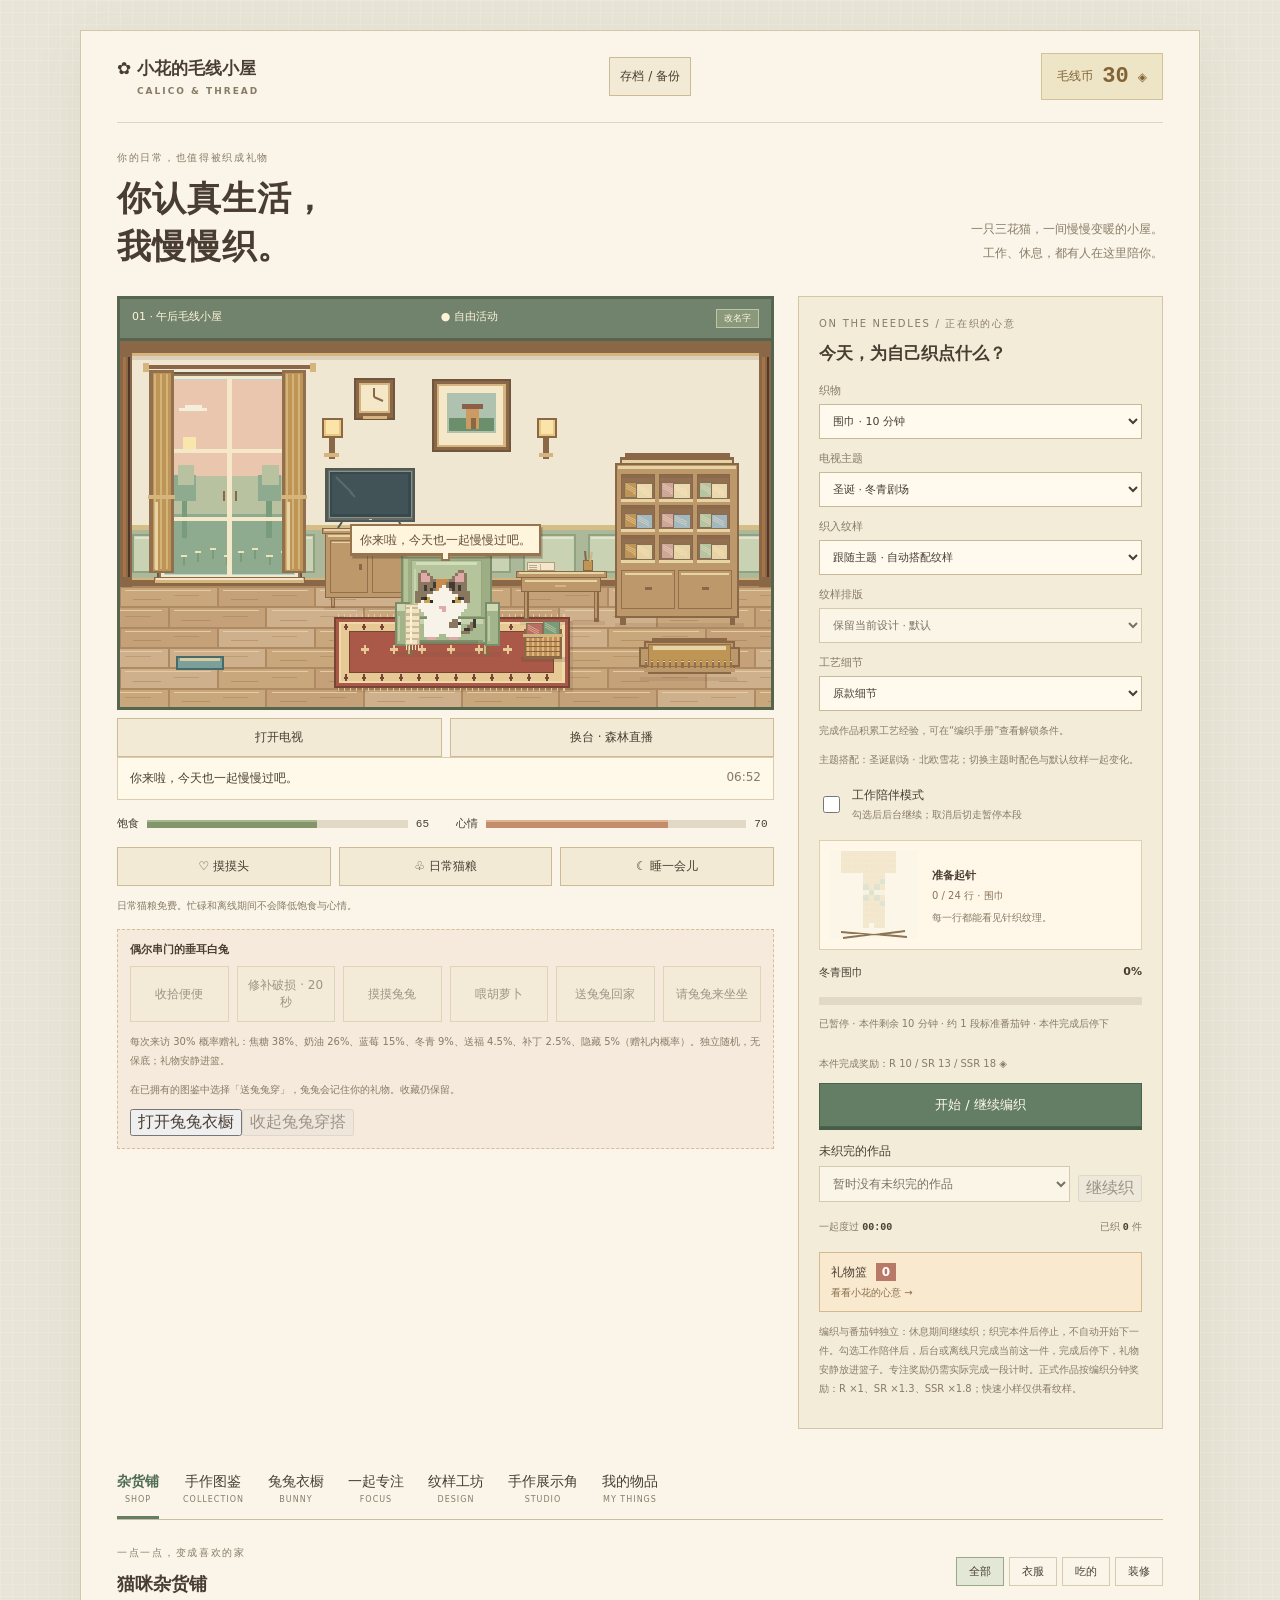
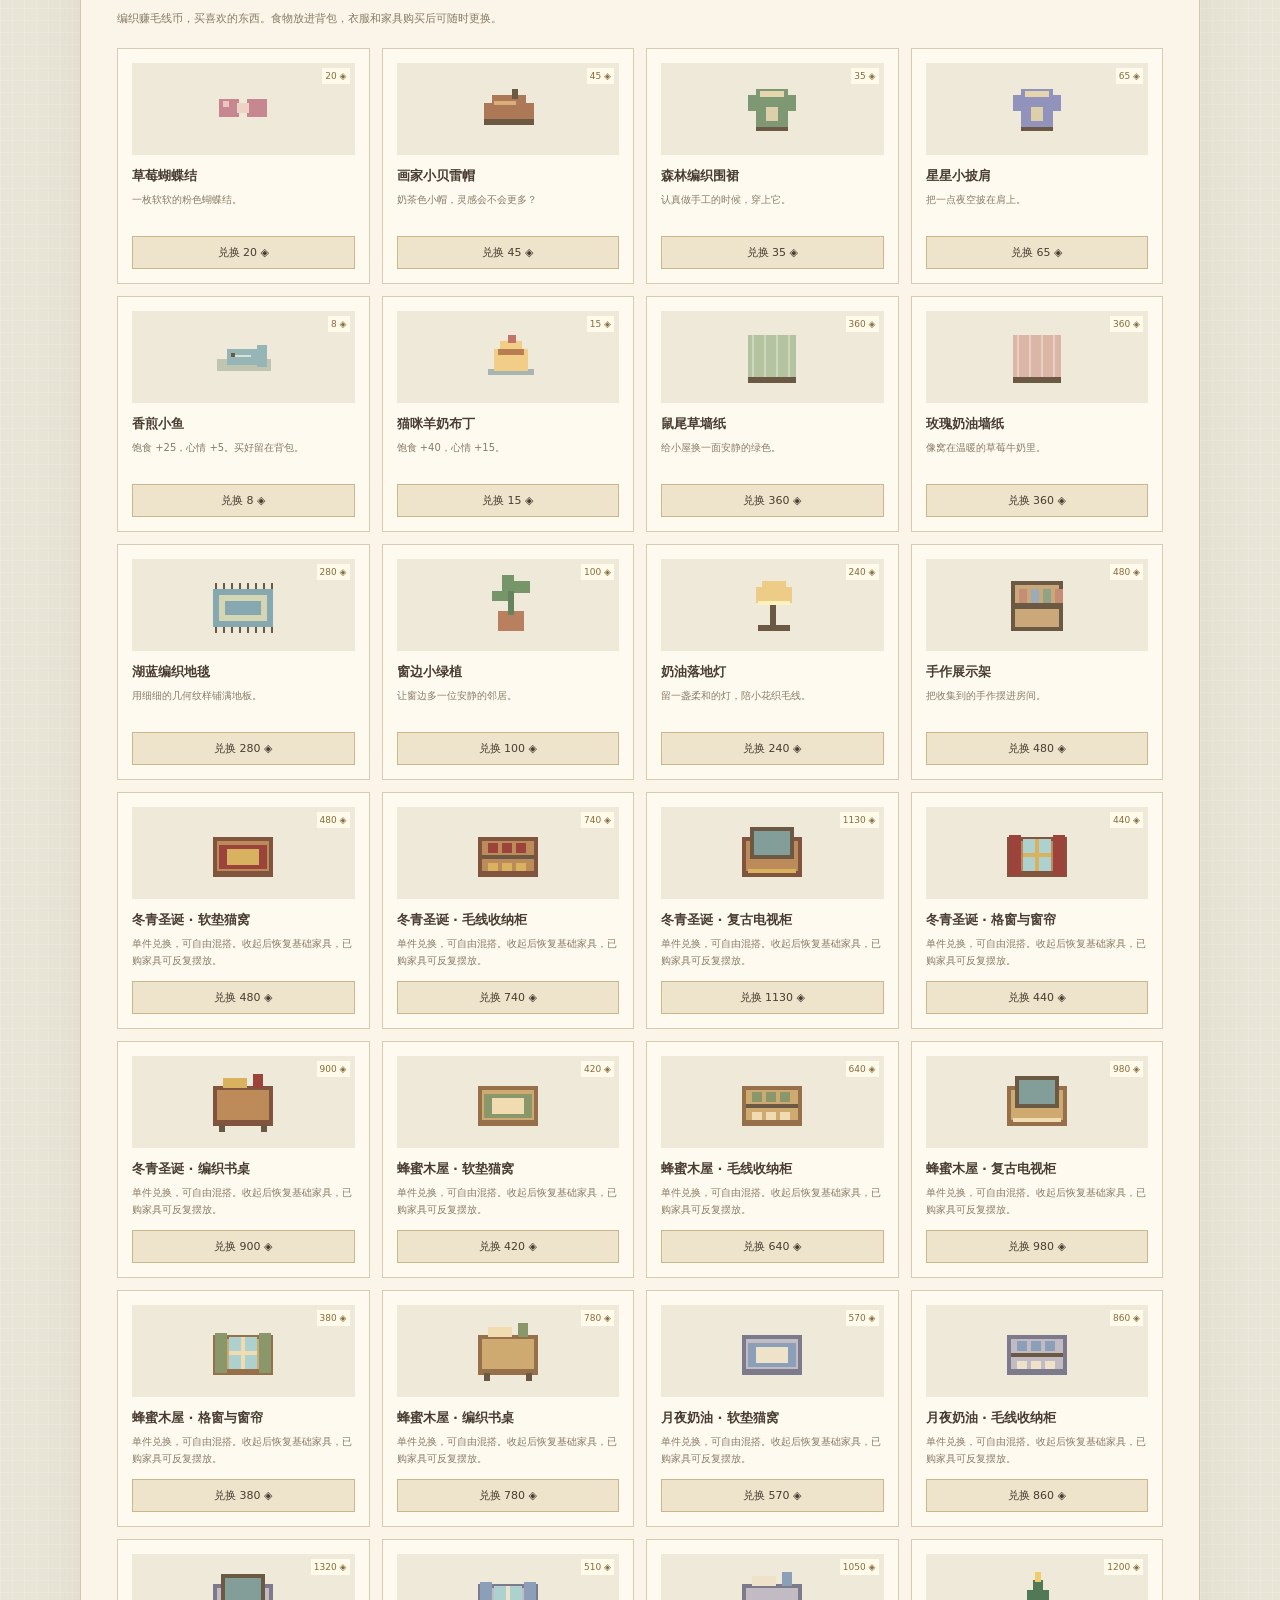
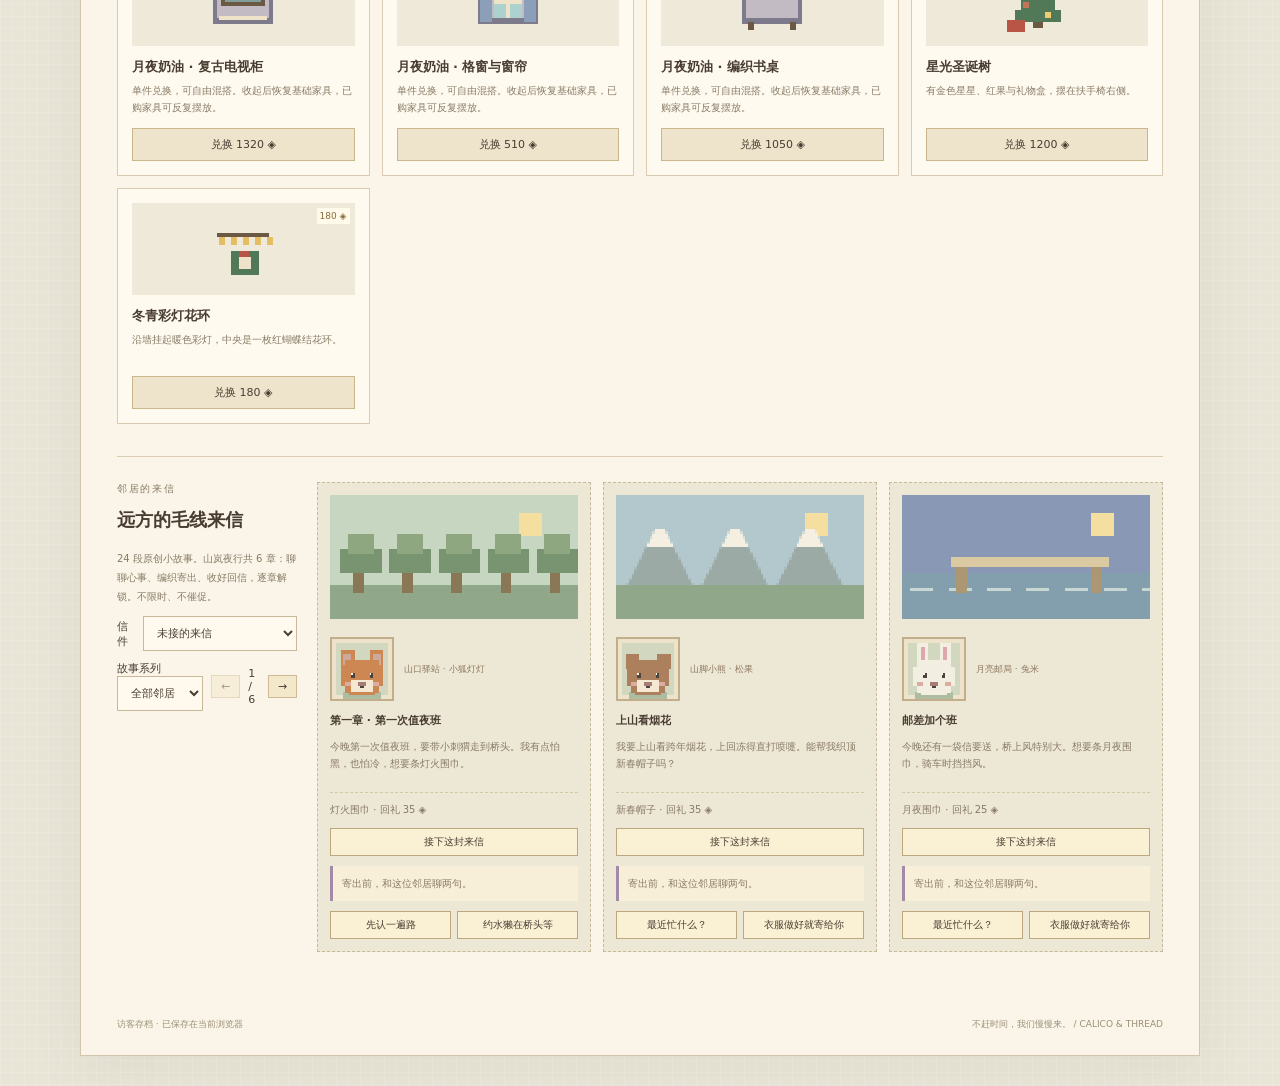
==== commit 25696427: "Refresh pixel furniture, add full-height window, interactive TV and local-time scenery" ====
--- a/index.html
+++ b/index.html
@@ -1,6 +1,6 @@
 <!doctype html>
 <html lang="zh-CN">
-<head><meta charset="utf-8"><meta name="viewport" content="width=device-width,initial-scale=1"><title>小花的毛线小屋</title><link rel="stylesheet" href="pet.css?v=18139f2ffa36"><script src="homecraft.js?v=4f762e726c37" defer></script><script src="pet.js?v=23e84569448f" defer></script></head>
+<head><meta charset="utf-8"><meta name="viewport" content="width=device-width,initial-scale=1"><title>小花的毛线小屋</title><link rel="stylesheet" href="pet.css?v=18139f2ffa36"><script src="homecraft.js?v=4662b726ef6b" defer></script><script src="pet.js?v=442486a5c6b7" defer></script></head>
 <body><main>
 <header><a class="brand" href="#">✿ <span id="petNameLabel">小花的毛线小屋</span> <small>CALICO & THREAD</small></a><button id="accountOpen" class="secondary">存档 / 备份</button><div class="wallet"><span>毛线币</span> <strong id="coins">30</strong> <span>◈</span></div></header>
 <div class="intro"><div><p class="eyebrow">你的日常，也值得被织成礼物</p><h1>你认真生活，<br>我慢慢织。</h1></div><p>一只三花猫，一间慢慢变暖的小屋。<br>工作、休息，都有人在这里陪你。</p></div>
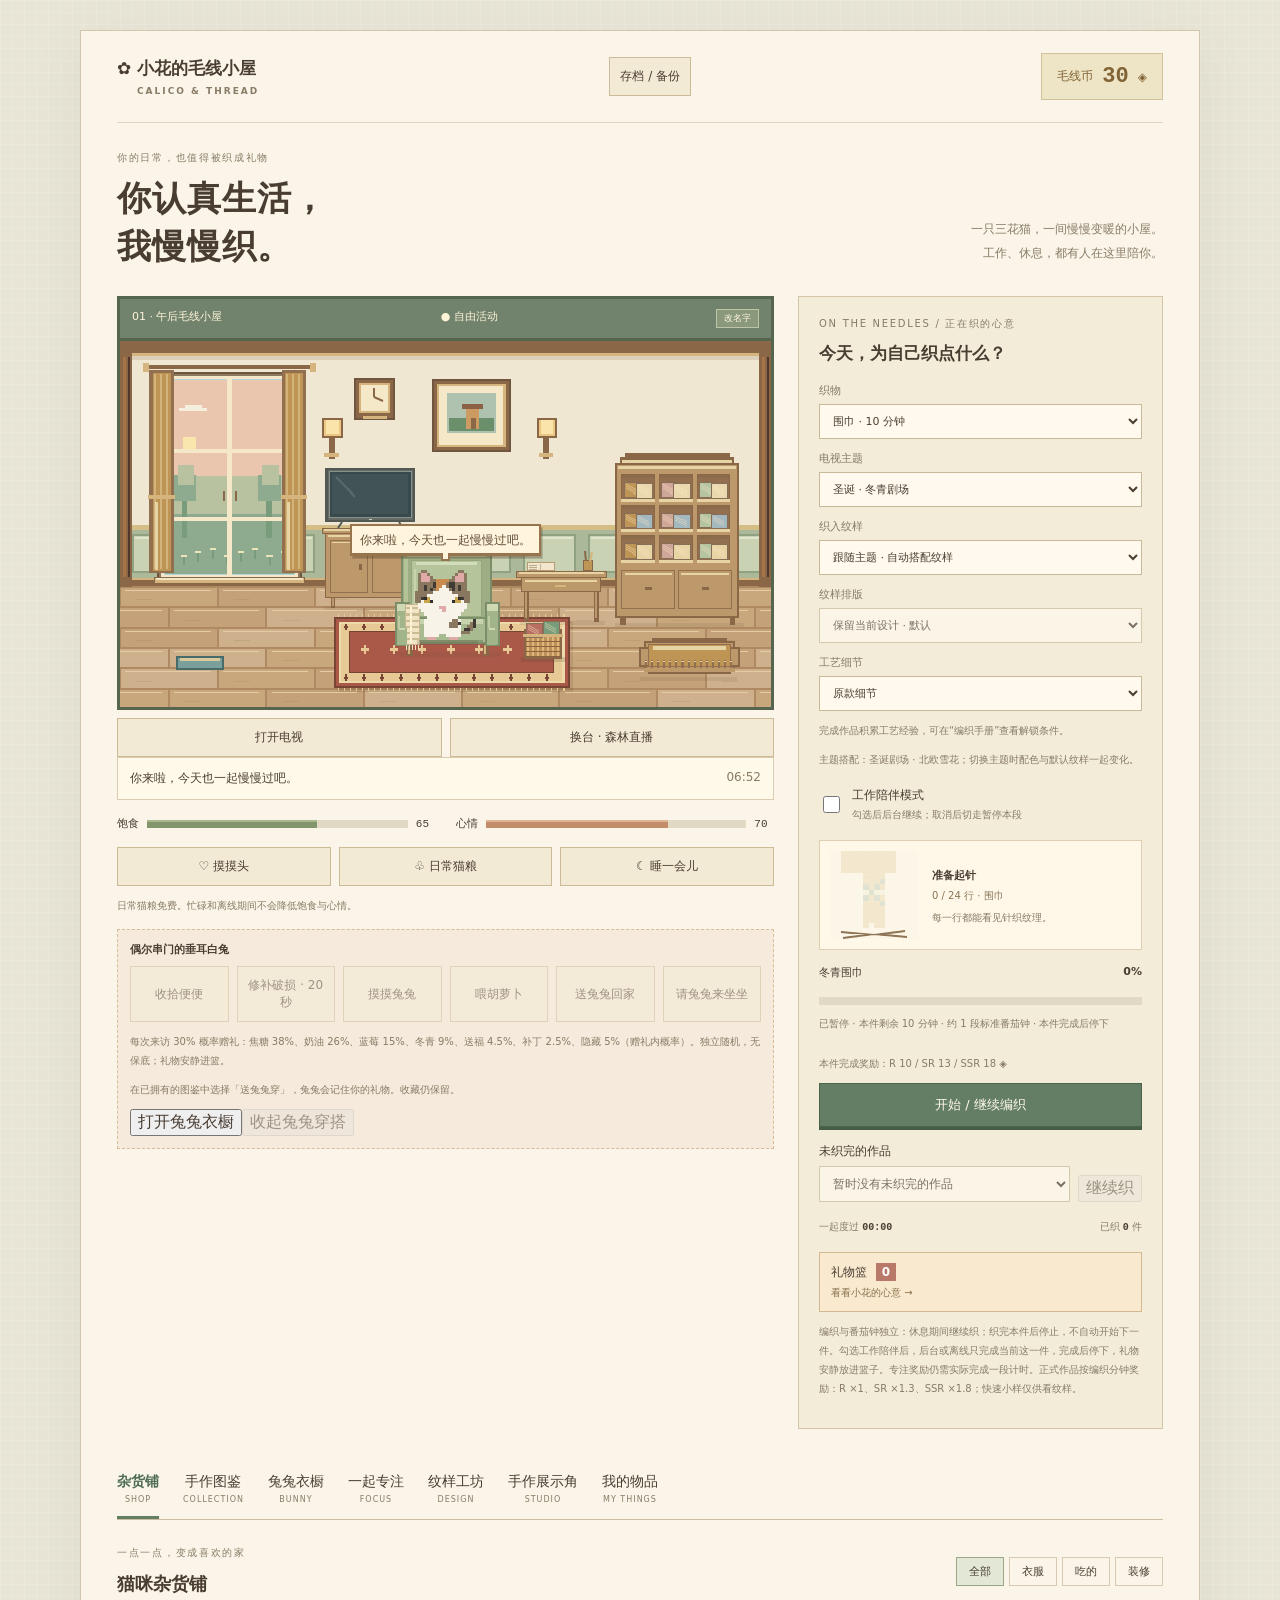
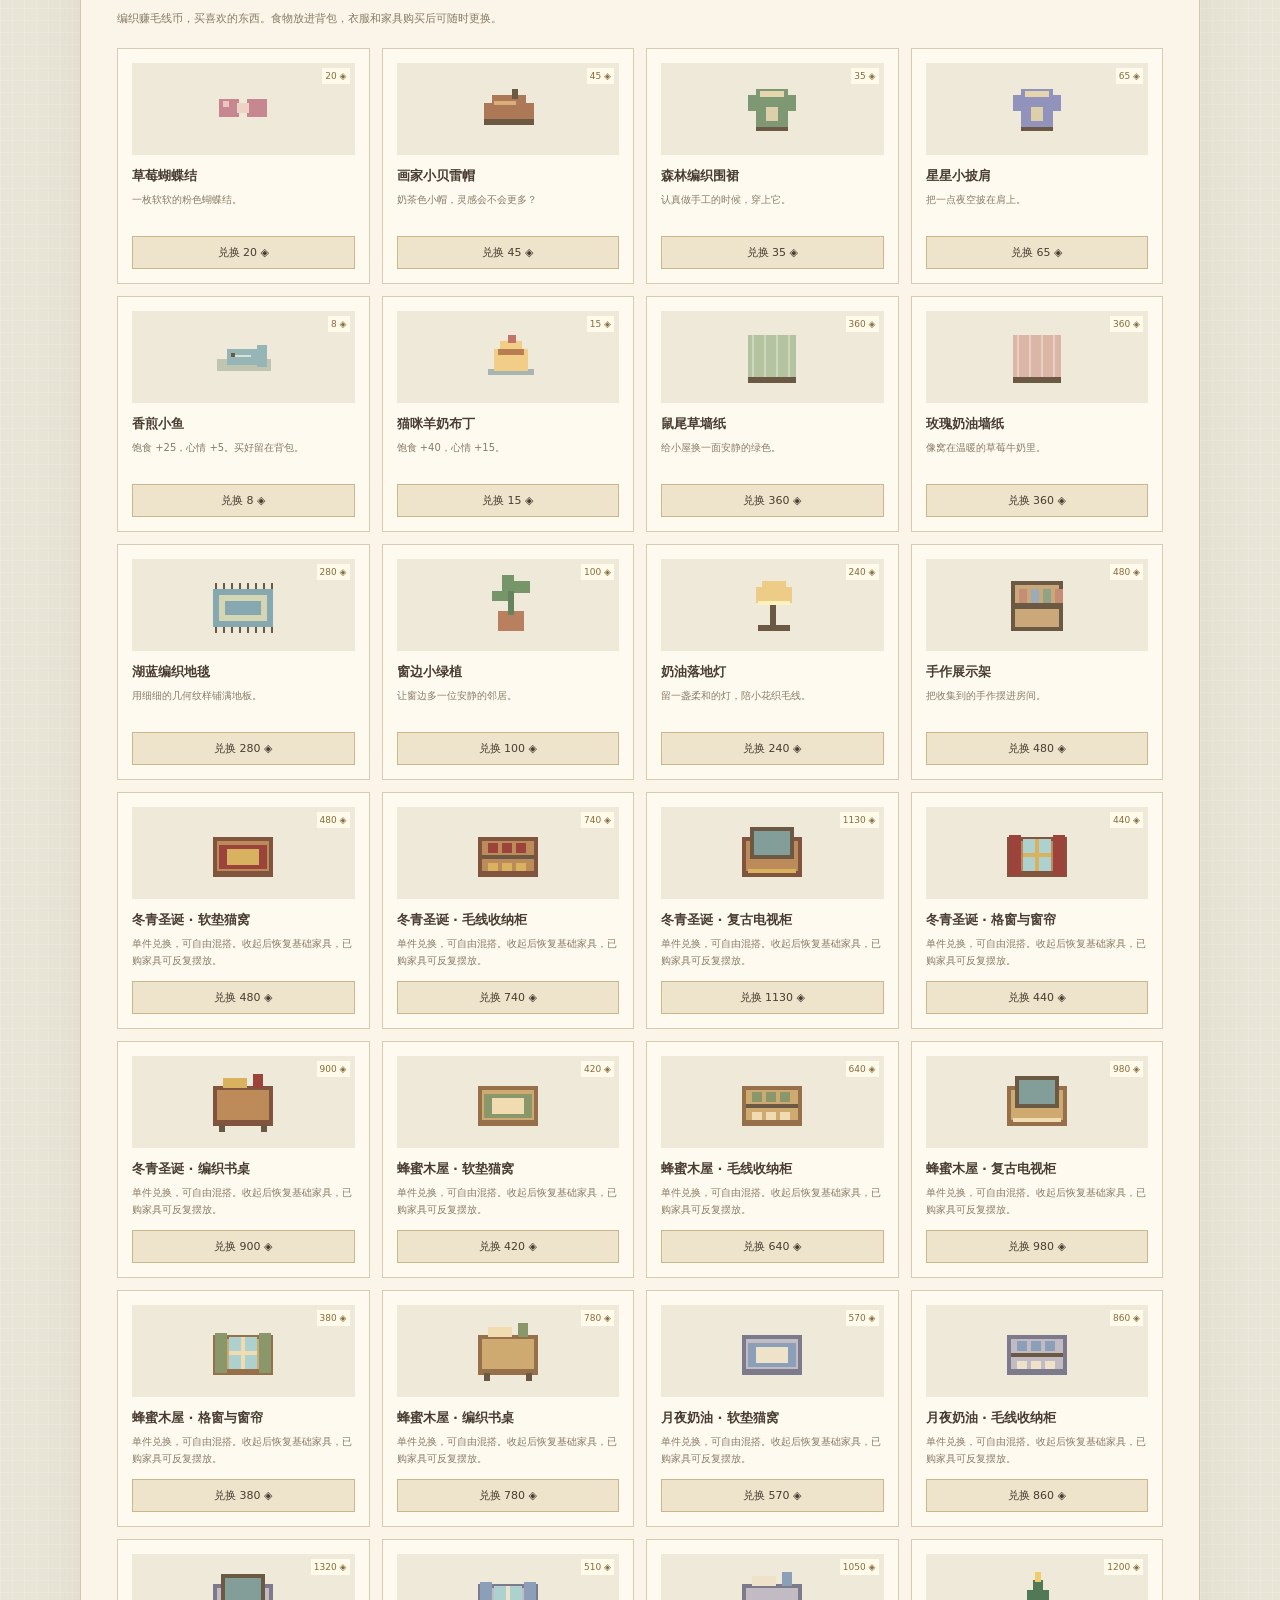
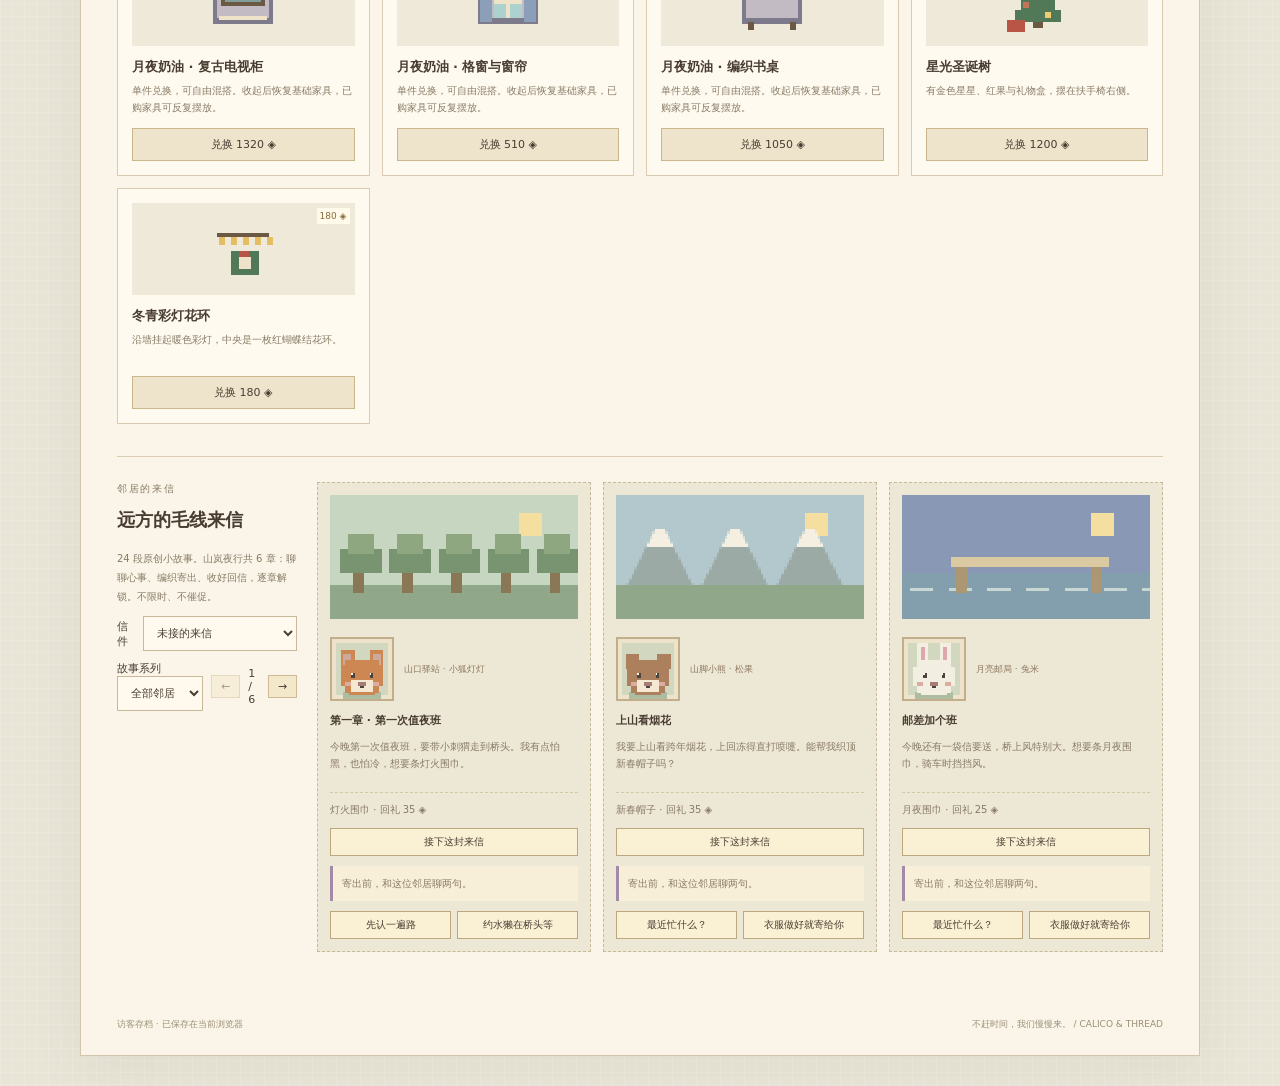
==== commit 38fd32b1: "Refine reference bunny, add autonomous activities and expressive ears" ====
--- a/index.html
+++ b/index.html
@@ -1,6 +1,6 @@
 <!doctype html>
 <html lang="zh-CN">
-<head><meta charset="utf-8"><meta name="viewport" content="width=device-width,initial-scale=1"><title>小花的毛线小屋</title><link rel="stylesheet" href="pet.css?v=18139f2ffa36"><script src="homecraft.js?v=4662b726ef6b" defer></script><script src="pet.js?v=442486a5c6b7" defer></script></head>
+<head><meta charset="utf-8"><meta name="viewport" content="width=device-width,initial-scale=1"><title>小花的毛线小屋</title><link rel="stylesheet" href="pet.css?v=18139f2ffa36"><script src="homecraft.js?v=4662b726ef6b" defer></script><script src="pet.js?v=53655e86dfde" defer></script></head>
 <body><main>
 <header><a class="brand" href="#">✿ <span id="petNameLabel">小花的毛线小屋</span> <small>CALICO & THREAD</small></a><button id="accountOpen" class="secondary">存档 / 备份</button><div class="wallet"><span>毛线币</span> <strong id="coins">30</strong> <span>◈</span></div></header>
 <div class="intro"><div><p class="eyebrow">你的日常，也值得被织成礼物</p><h1>你认真生活，<br>我慢慢织。</h1></div><p>一只三花猫，一间慢慢变暖的小屋。<br>工作、休息，都有人在这里陪你。</p></div>
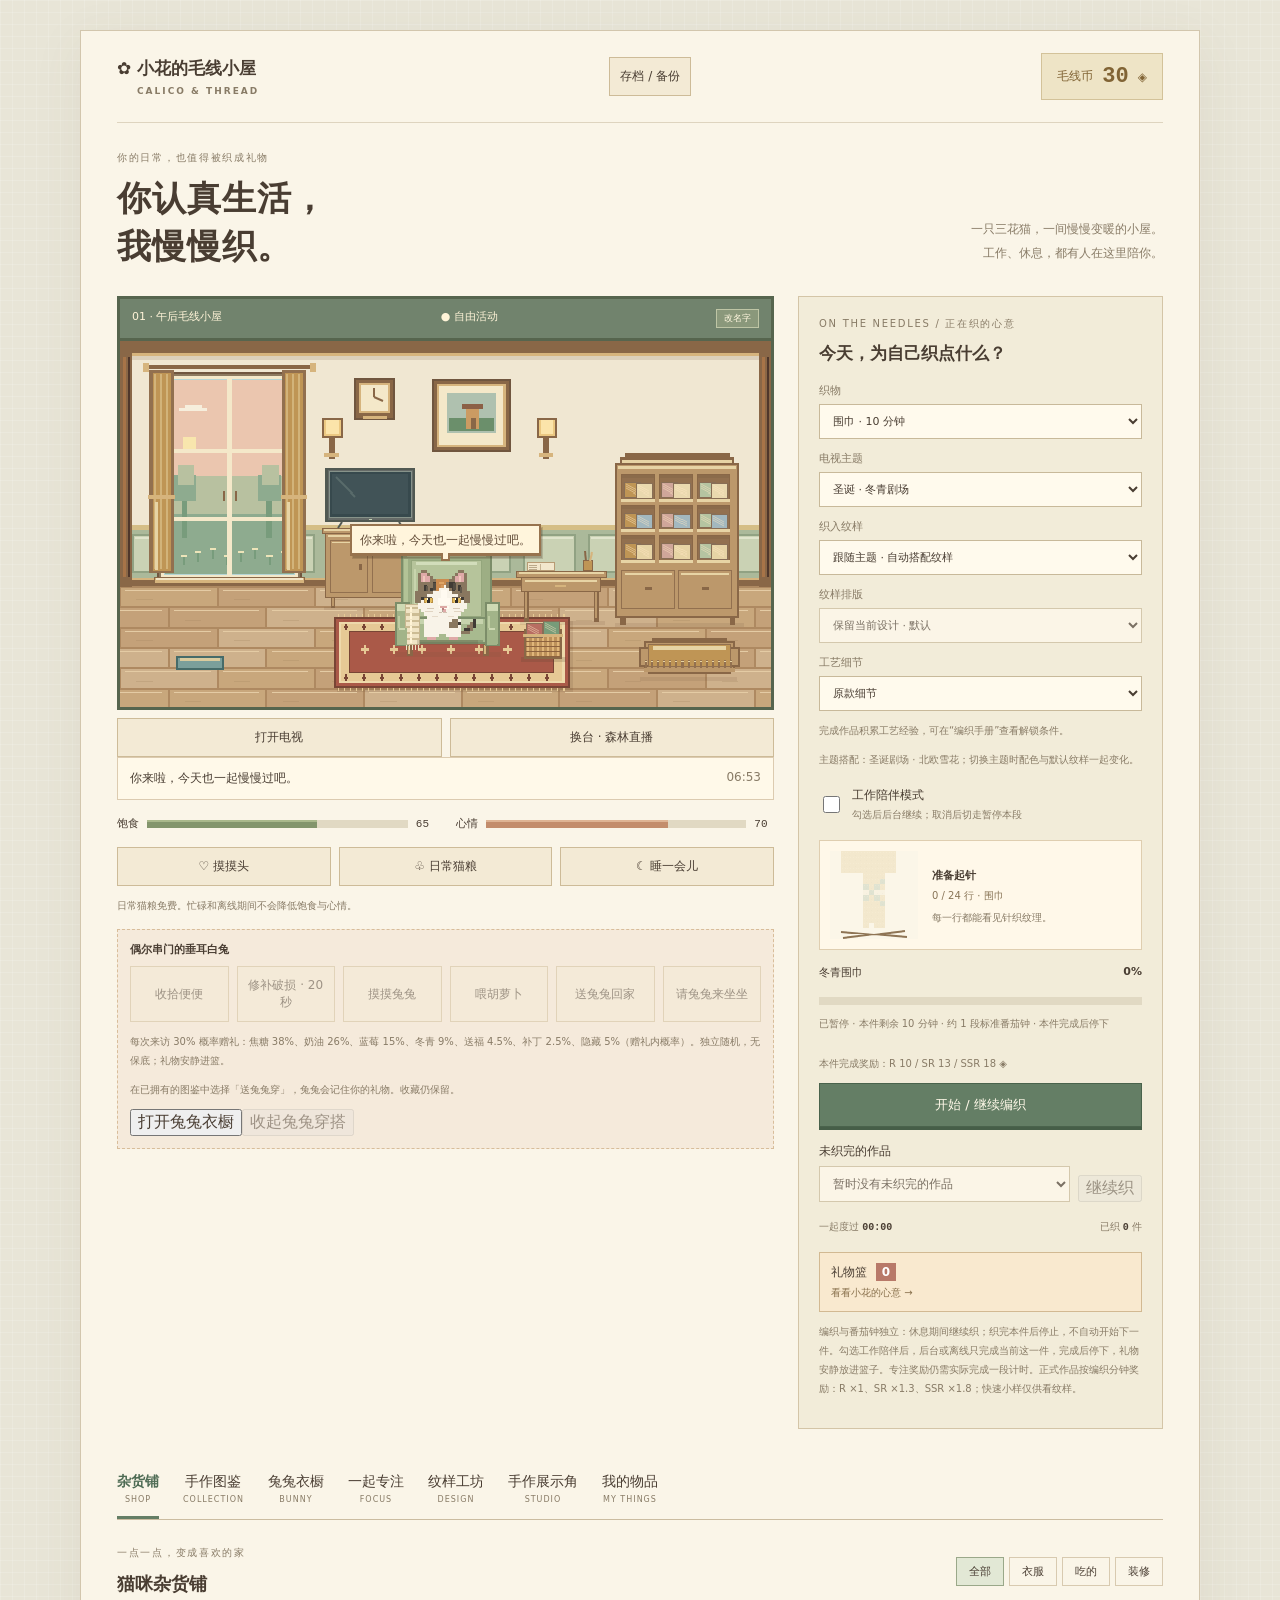
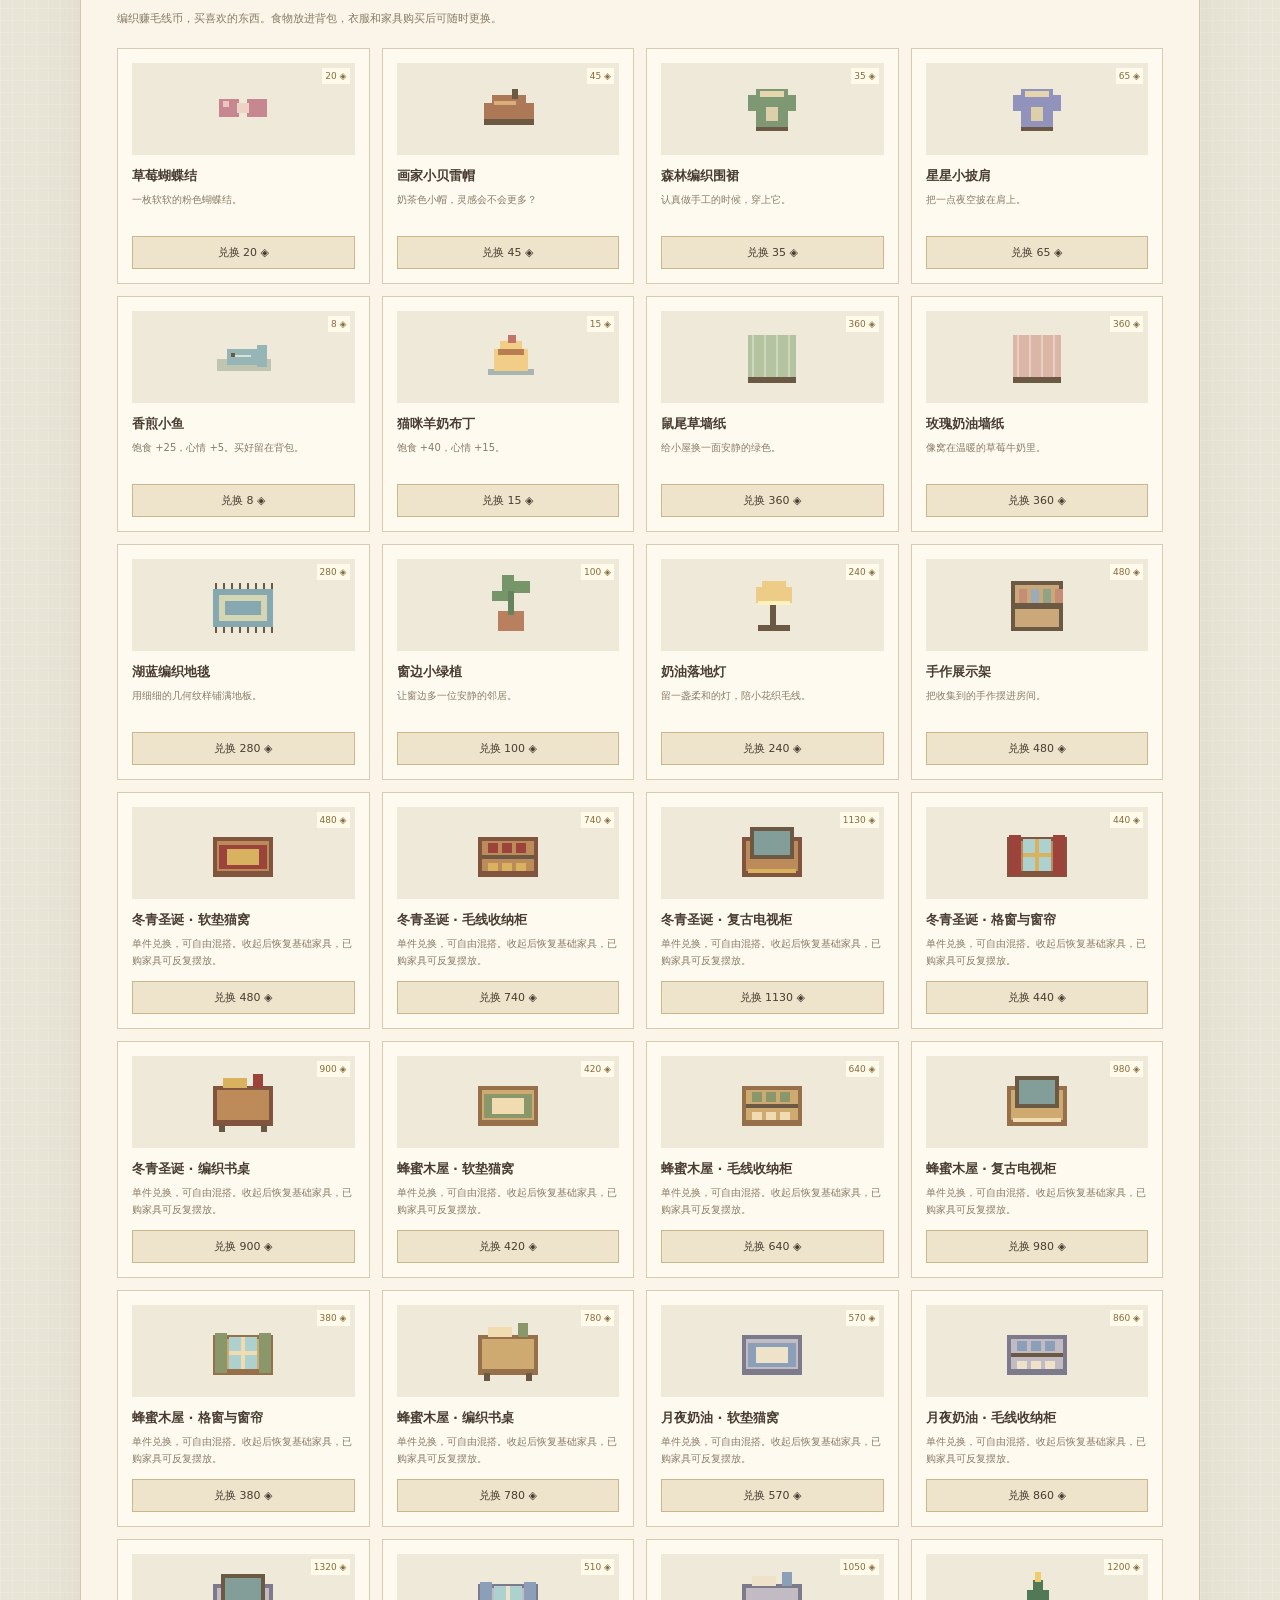
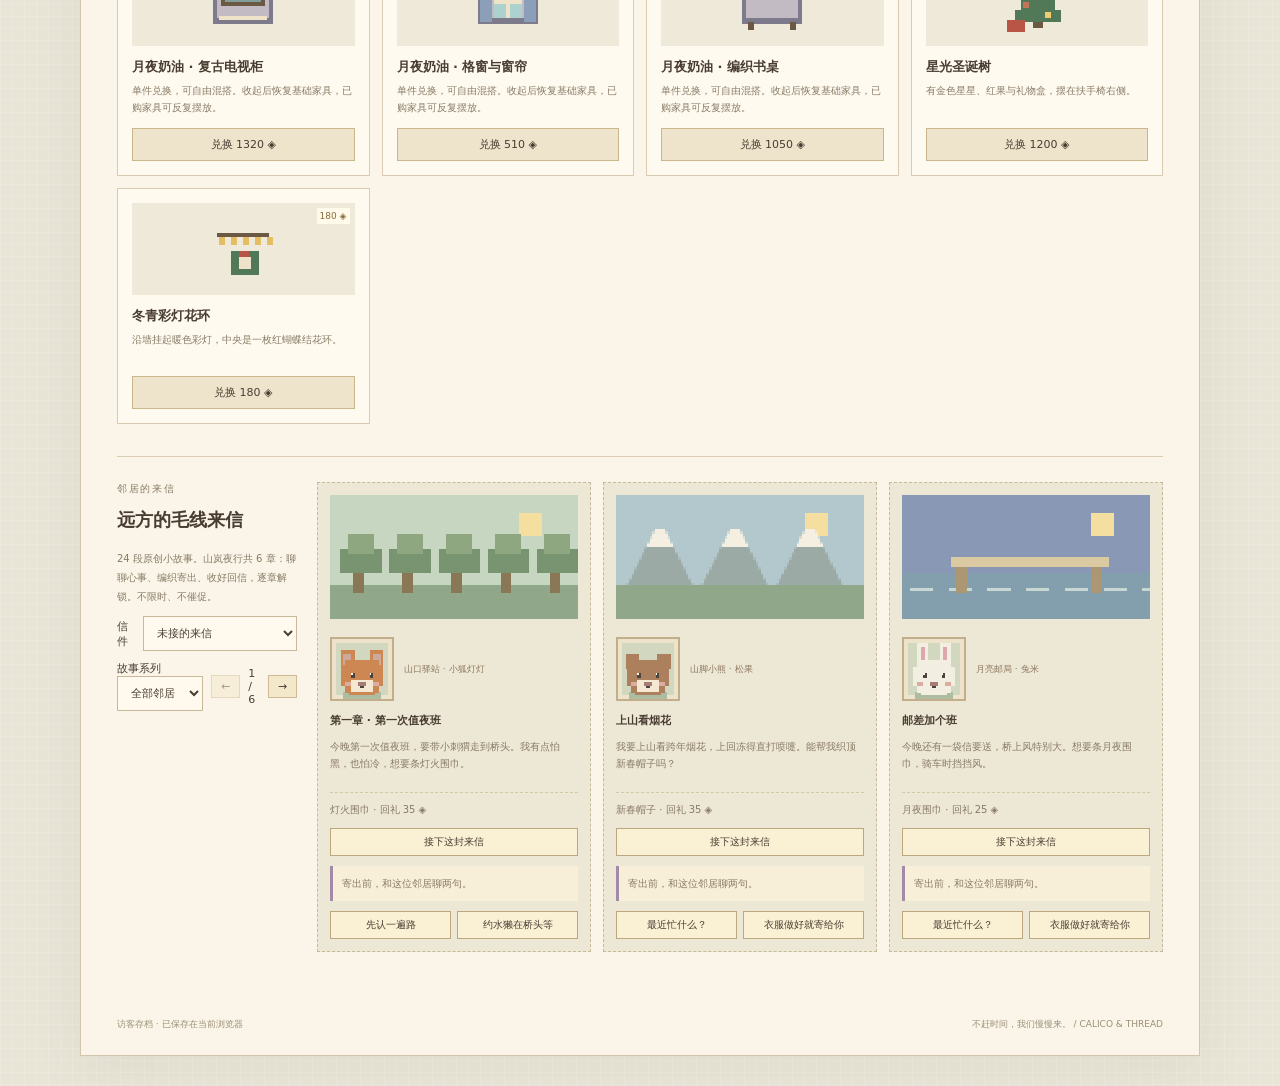
==== commit c63826f0: "Soften bunny pink accents and refine reference cat face details" ====
--- a/index.html
+++ b/index.html
@@ -1,6 +1,6 @@
 <!doctype html>
 <html lang="zh-CN">
-<head><meta charset="utf-8"><meta name="viewport" content="width=device-width,initial-scale=1"><title>小花的毛线小屋</title><link rel="stylesheet" href="pet.css?v=18139f2ffa36"><script src="homecraft.js?v=4662b726ef6b" defer></script><script src="pet.js?v=53655e86dfde" defer></script></head>
+<head><meta charset="utf-8"><meta name="viewport" content="width=device-width,initial-scale=1"><title>小花的毛线小屋</title><link rel="stylesheet" href="pet.css?v=18139f2ffa36"><script src="homecraft.js?v=4662b726ef6b" defer></script><script src="pet.js?v=f33d116fc072" defer></script></head>
 <body><main>
 <header><a class="brand" href="#">✿ <span id="petNameLabel">小花的毛线小屋</span> <small>CALICO & THREAD</small></a><button id="accountOpen" class="secondary">存档 / 备份</button><div class="wallet"><span>毛线币</span> <strong id="coins">30</strong> <span>◈</span></div></header>
 <div class="intro"><div><p class="eyebrow">你的日常，也值得被织成礼物</p><h1>你认真生活，<br>我慢慢织。</h1></div><p>一只三花猫，一间慢慢变暖的小屋。<br>工作、休息，都有人在这里陪你。</p></div>
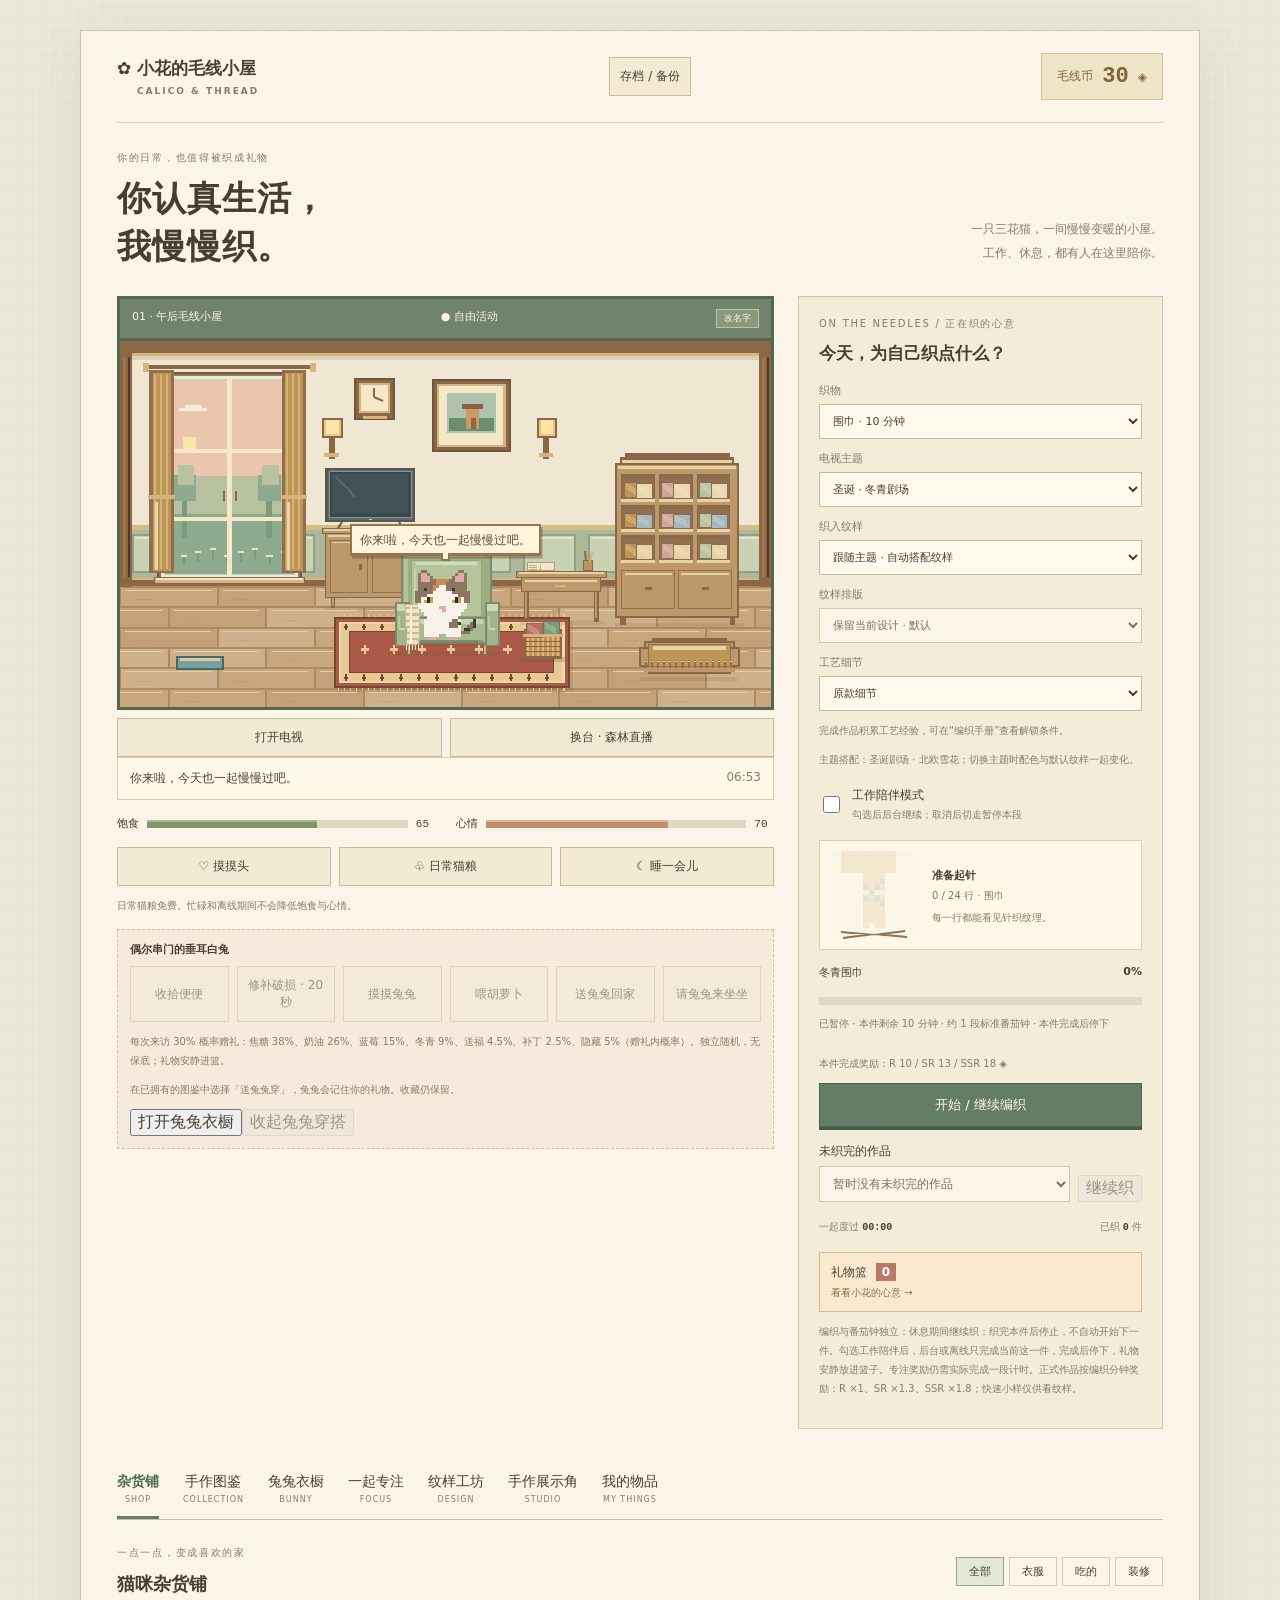
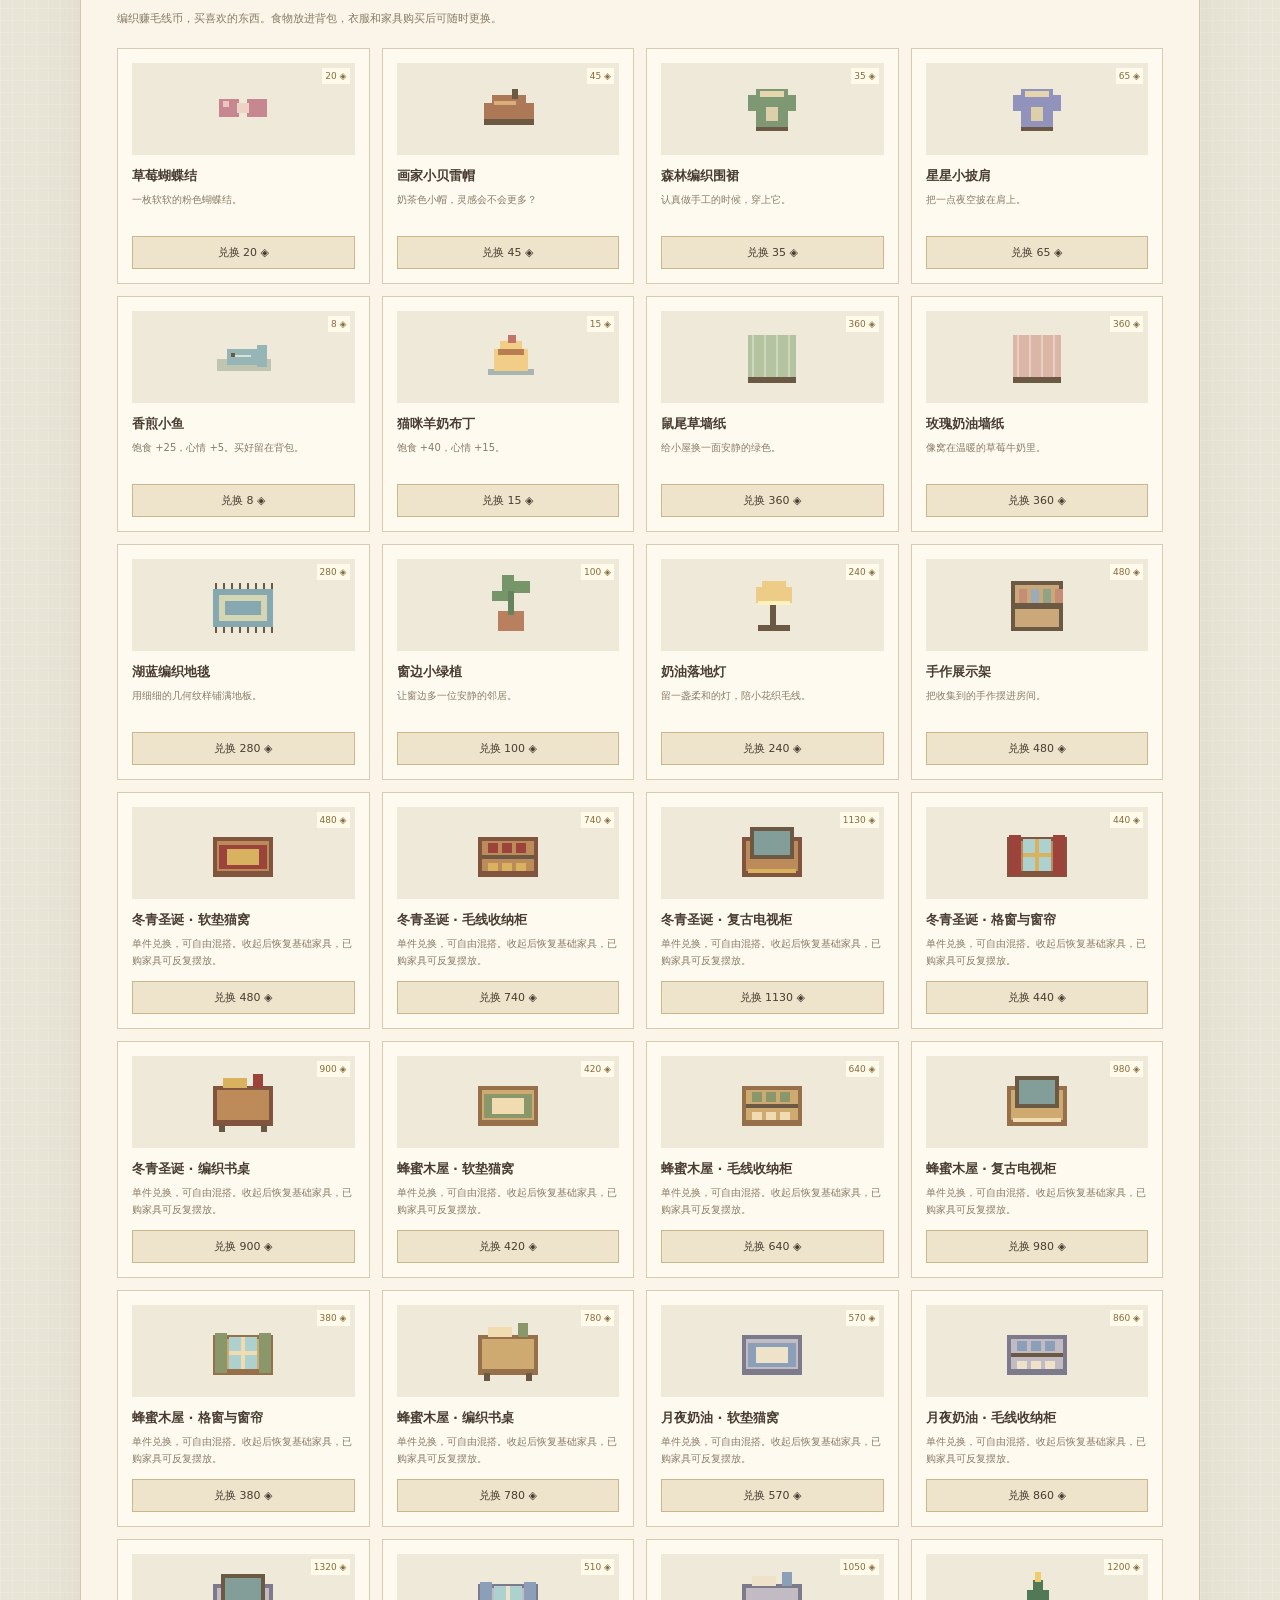
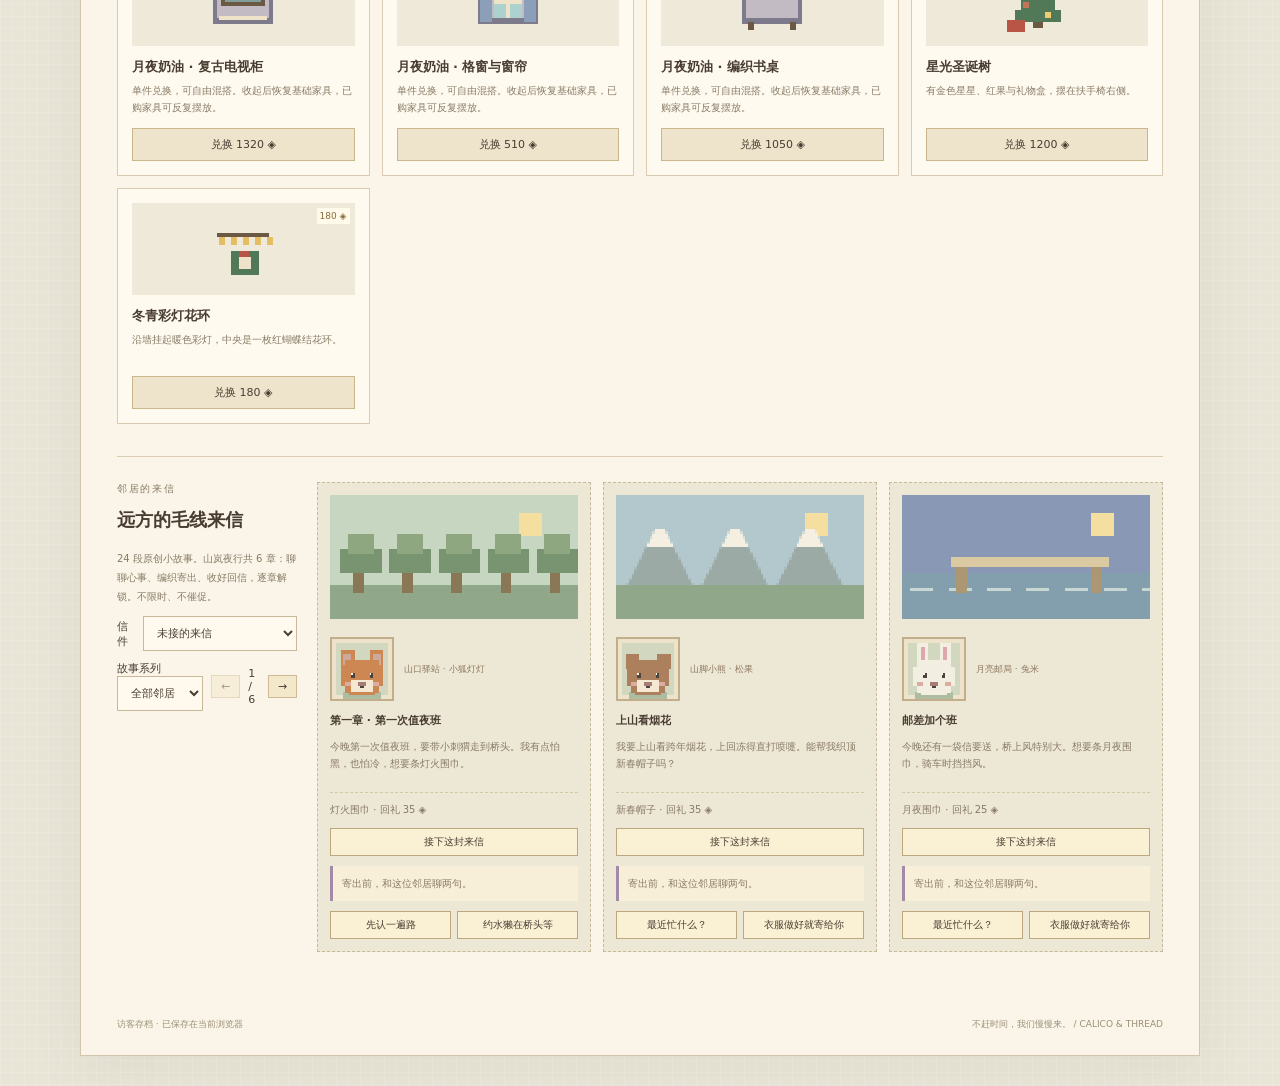
==== commit 6f6ed544: "Simplify pet artwork with traditional pixel clusters and restrained palettes" ====
--- a/index.html
+++ b/index.html
@@ -1,6 +1,6 @@
 <!doctype html>
 <html lang="zh-CN">
-<head><meta charset="utf-8"><meta name="viewport" content="width=device-width,initial-scale=1"><title>小花的毛线小屋</title><link rel="stylesheet" href="pet.css?v=18139f2ffa36"><script src="homecraft.js?v=4662b726ef6b" defer></script><script src="pet.js?v=f33d116fc072" defer></script></head>
+<head><meta charset="utf-8"><meta name="viewport" content="width=device-width,initial-scale=1"><title>小花的毛线小屋</title><link rel="stylesheet" href="pet.css?v=18139f2ffa36"><script src="homecraft.js?v=4662b726ef6b" defer></script><script src="pet.js?v=7c57ec6b28e6" defer></script></head>
 <body><main>
 <header><a class="brand" href="#">✿ <span id="petNameLabel">小花的毛线小屋</span> <small>CALICO & THREAD</small></a><button id="accountOpen" class="secondary">存档 / 备份</button><div class="wallet"><span>毛线币</span> <strong id="coins">30</strong> <span>◈</span></div></header>
 <div class="intro"><div><p class="eyebrow">你的日常，也值得被织成礼物</p><h1>你认真生活，<br>我慢慢织。</h1></div><p>一只三花猫，一间慢慢变暖的小屋。<br>工作、休息，都有人在这里陪你。</p></div>
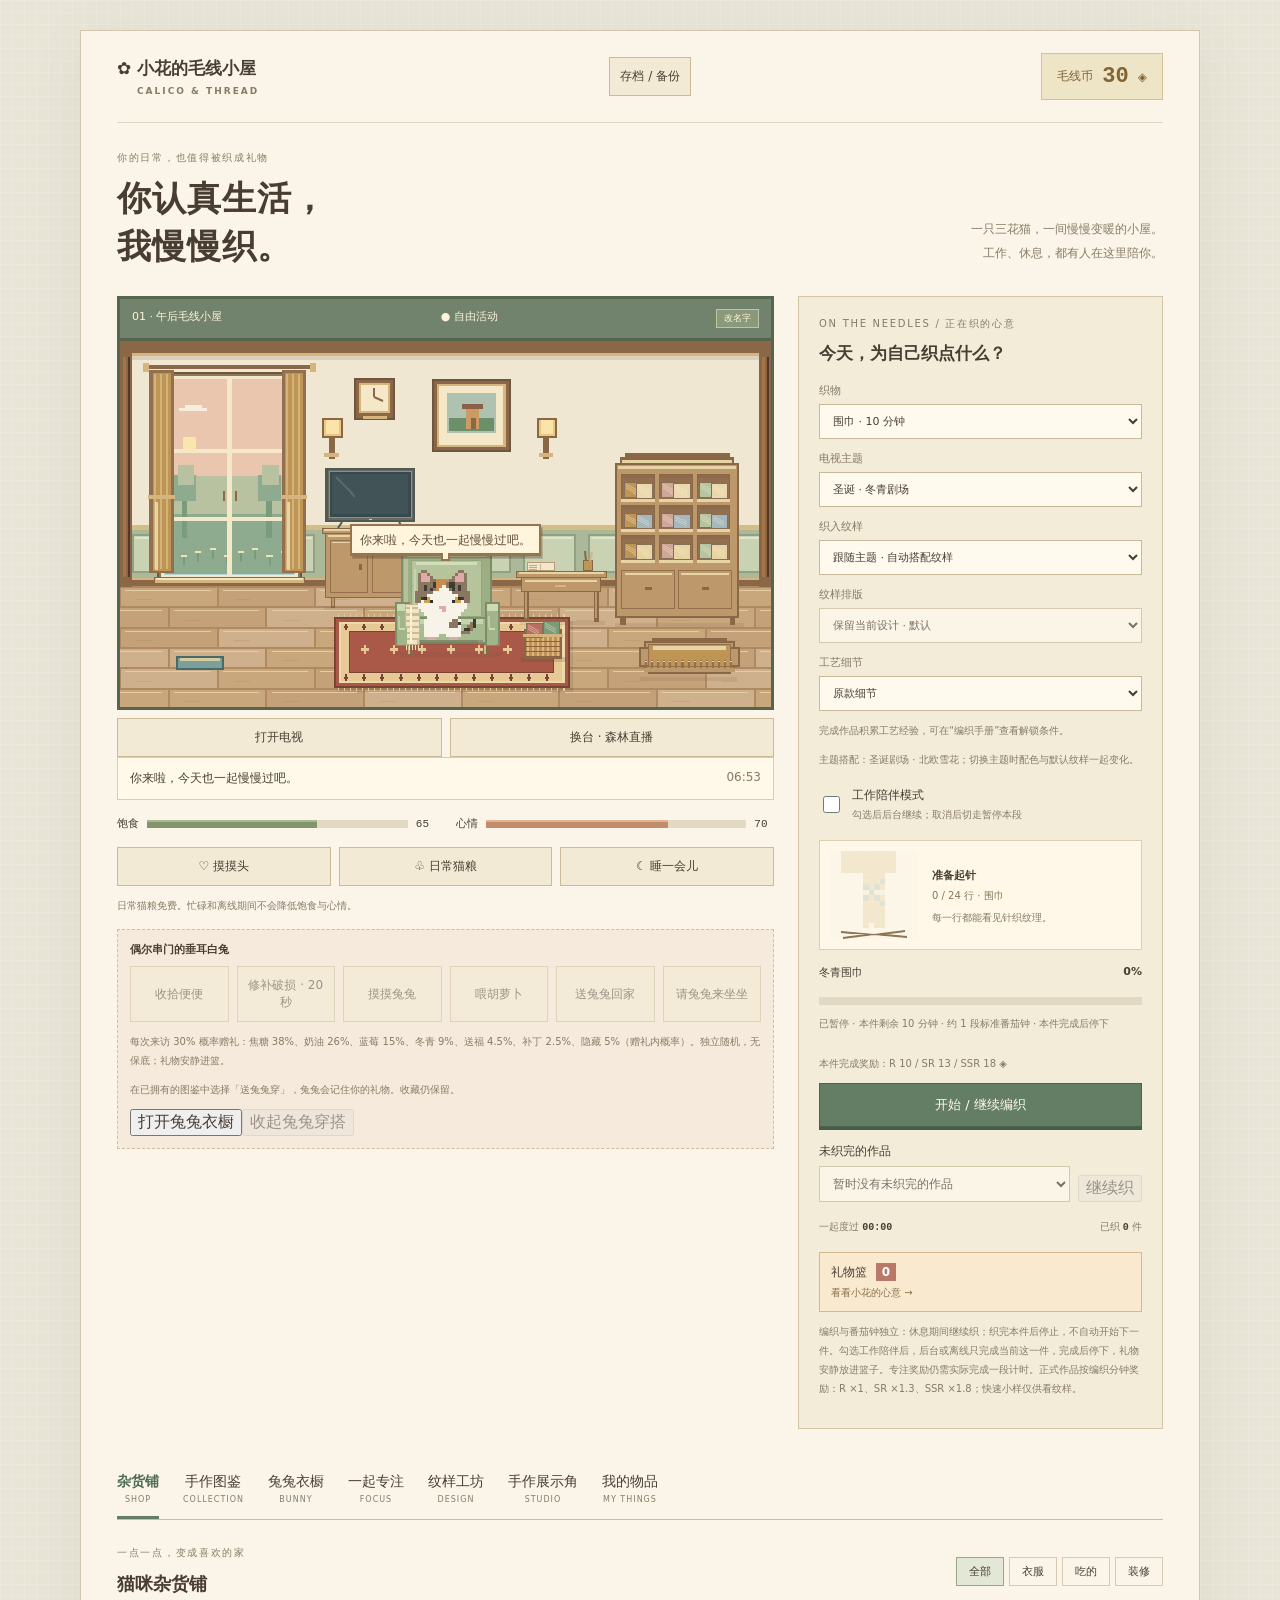
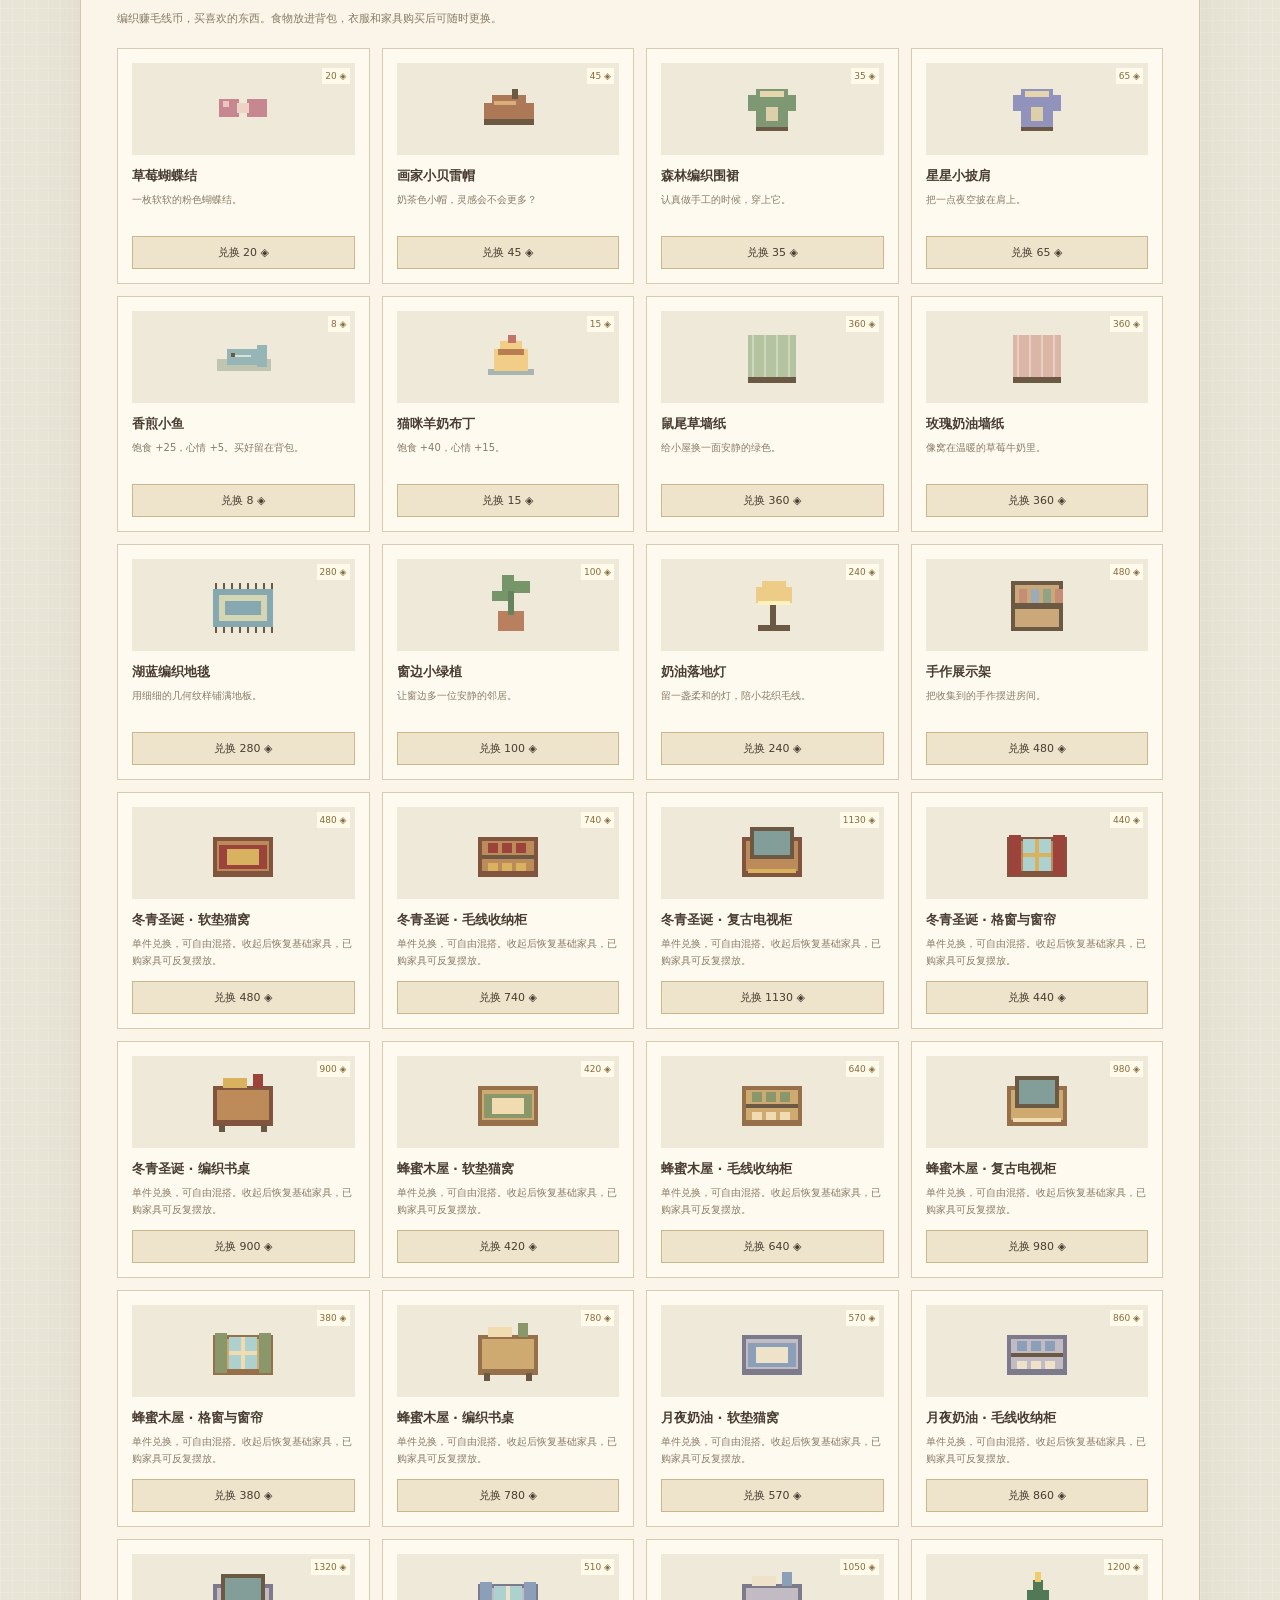
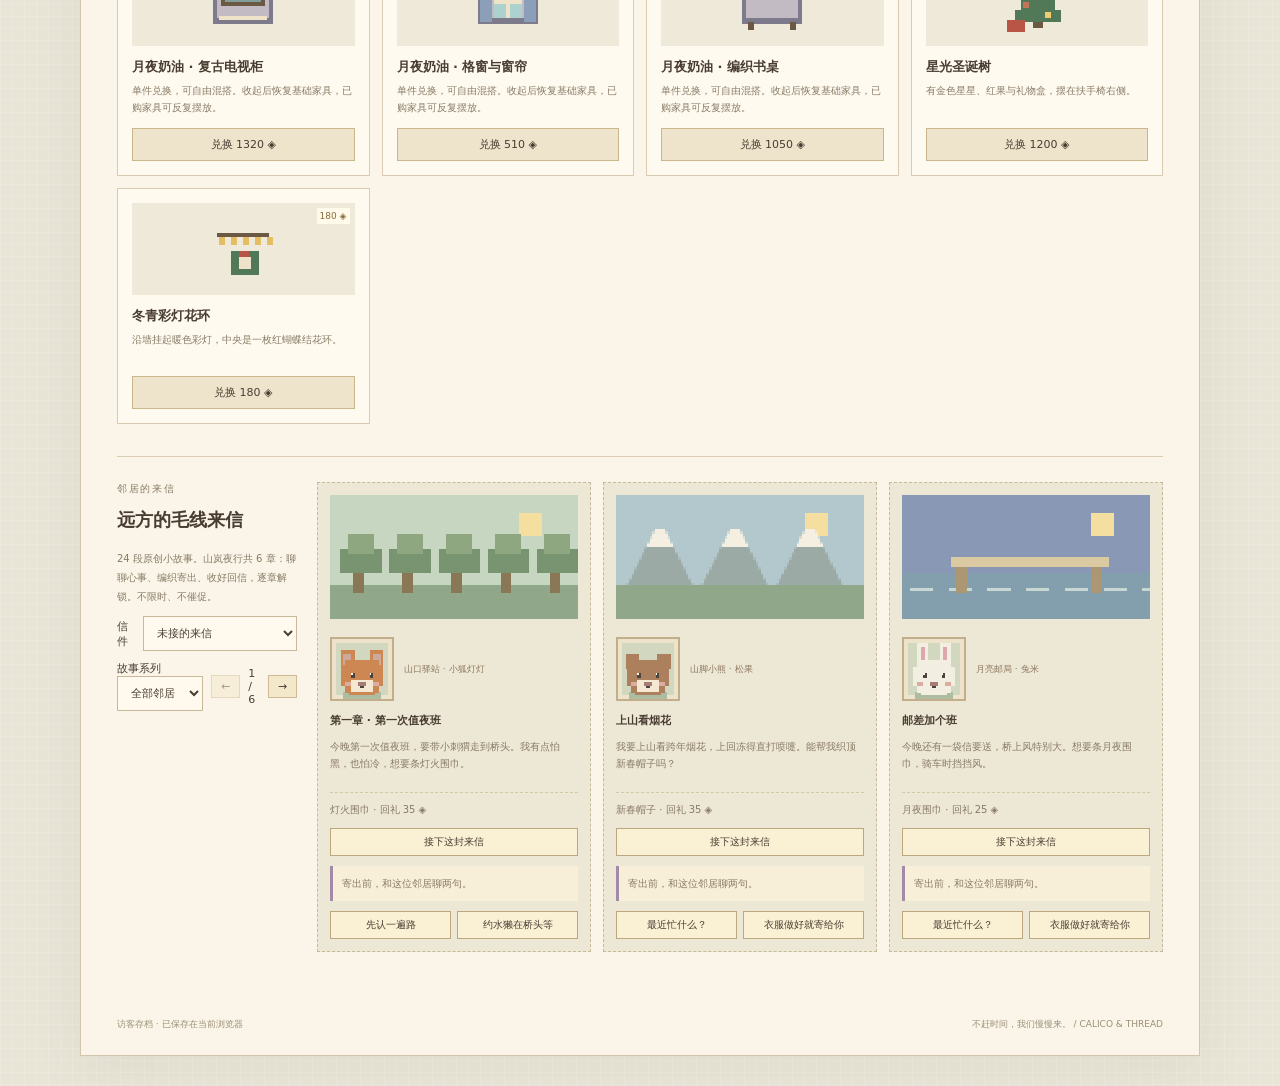
==== commit 49f1a9c9: "Restore original calico appearance while preserving companion animations" ====
--- a/index.html
+++ b/index.html
@@ -1,6 +1,6 @@
 <!doctype html>
 <html lang="zh-CN">
-<head><meta charset="utf-8"><meta name="viewport" content="width=device-width,initial-scale=1"><title>小花的毛线小屋</title><link rel="stylesheet" href="pet.css?v=18139f2ffa36"><script src="homecraft.js?v=4662b726ef6b" defer></script><script src="pet.js?v=7c57ec6b28e6" defer></script></head>
+<head><meta charset="utf-8"><meta name="viewport" content="width=device-width,initial-scale=1"><title>小花的毛线小屋</title><link rel="stylesheet" href="pet.css?v=18139f2ffa36"><script src="homecraft.js?v=4662b726ef6b" defer></script><script src="pet.js?v=19f251340a17" defer></script></head>
 <body><main>
 <header><a class="brand" href="#">✿ <span id="petNameLabel">小花的毛线小屋</span> <small>CALICO & THREAD</small></a><button id="accountOpen" class="secondary">存档 / 备份</button><div class="wallet"><span>毛线币</span> <strong id="coins">30</strong> <span>◈</span></div></header>
 <div class="intro"><div><p class="eyebrow">你的日常，也值得被织成礼物</p><h1>你认真生活，<br>我慢慢织。</h1></div><p>一只三花猫，一间慢慢变暖的小屋。<br>工作、休息，都有人在这里陪你。</p></div>
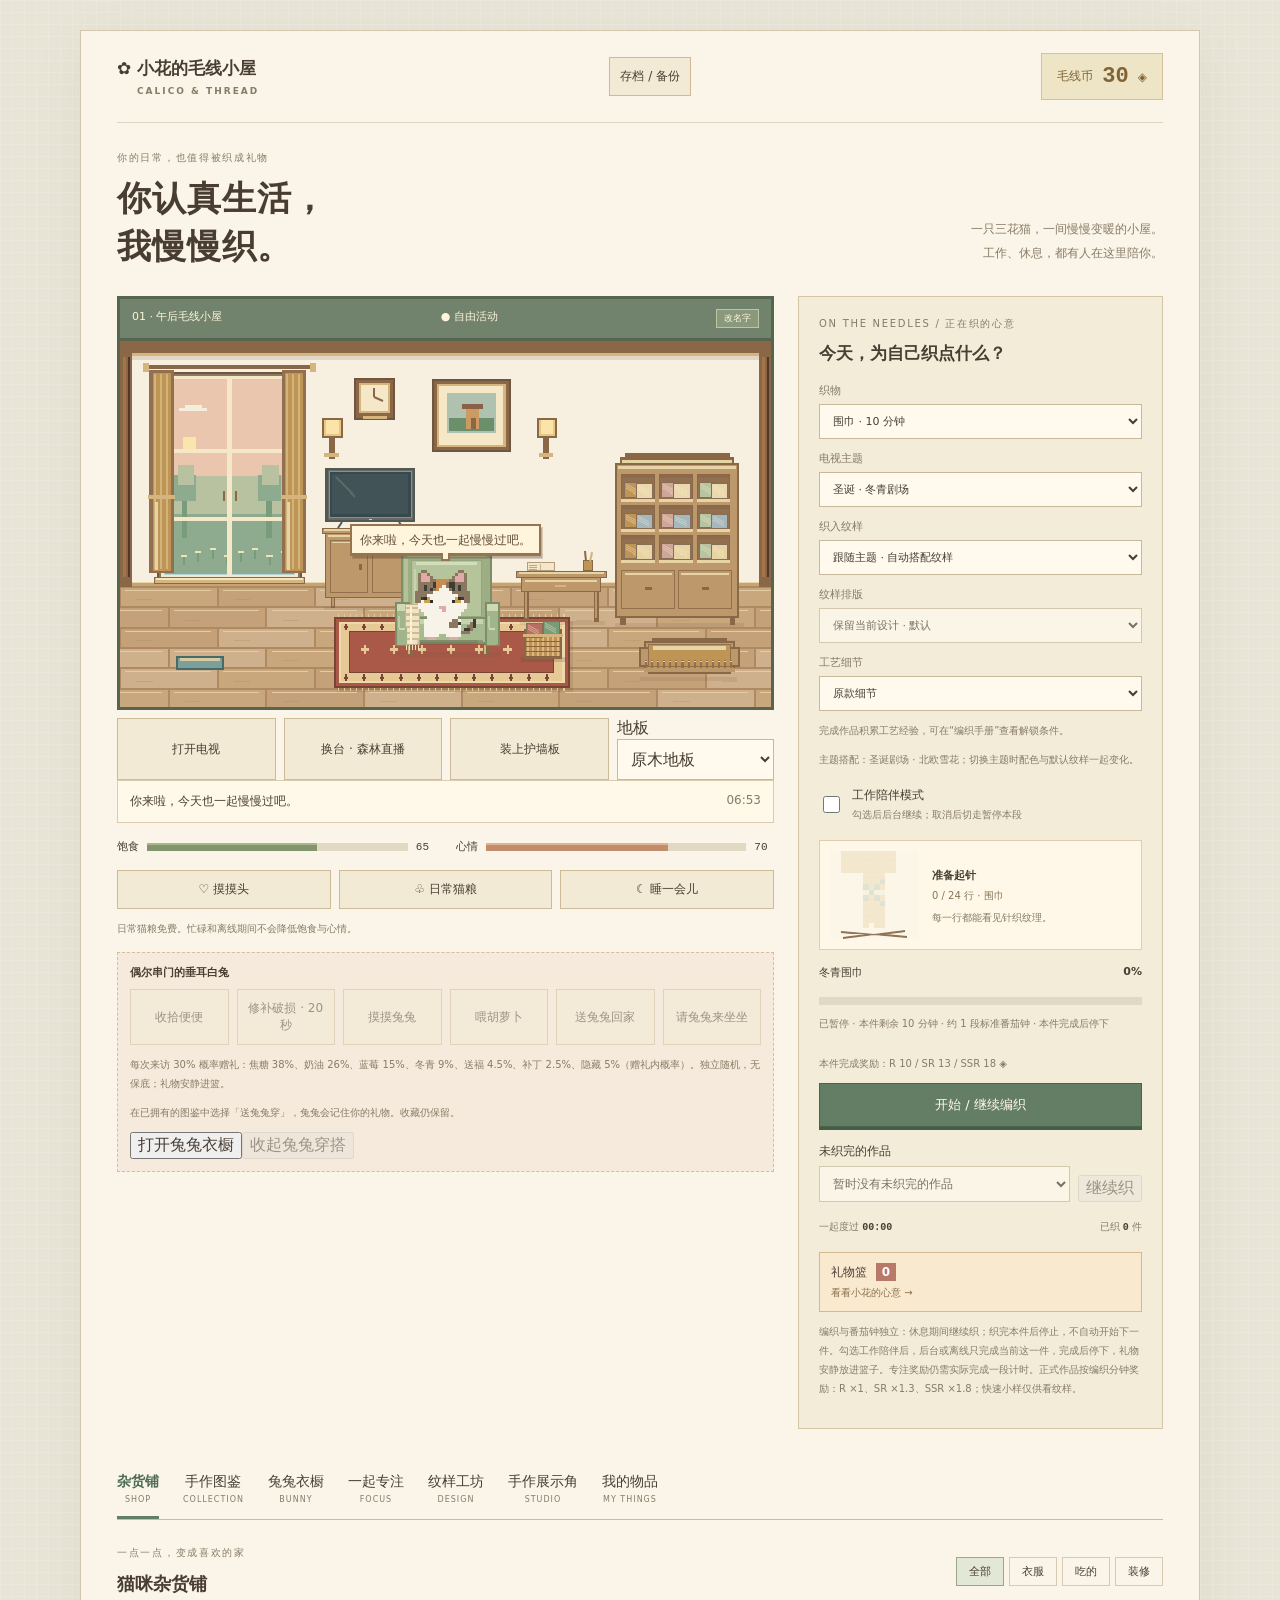
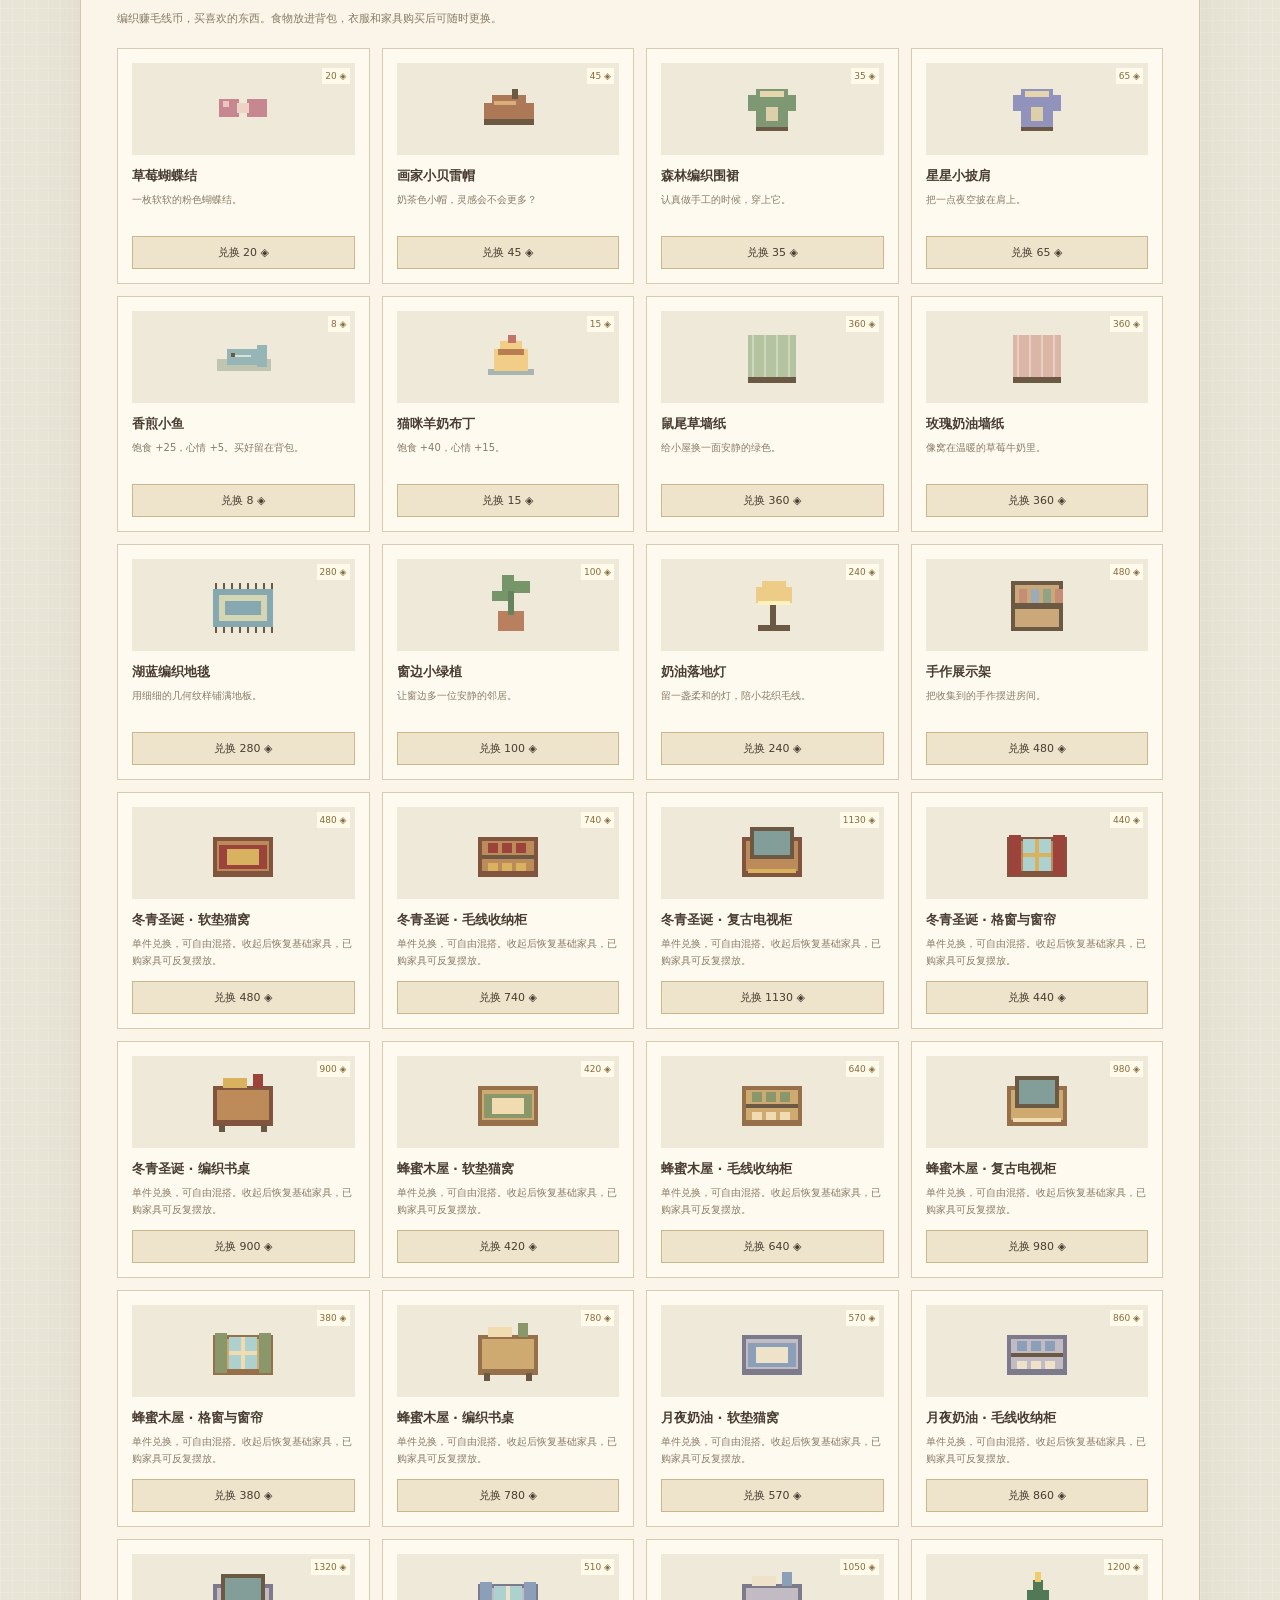
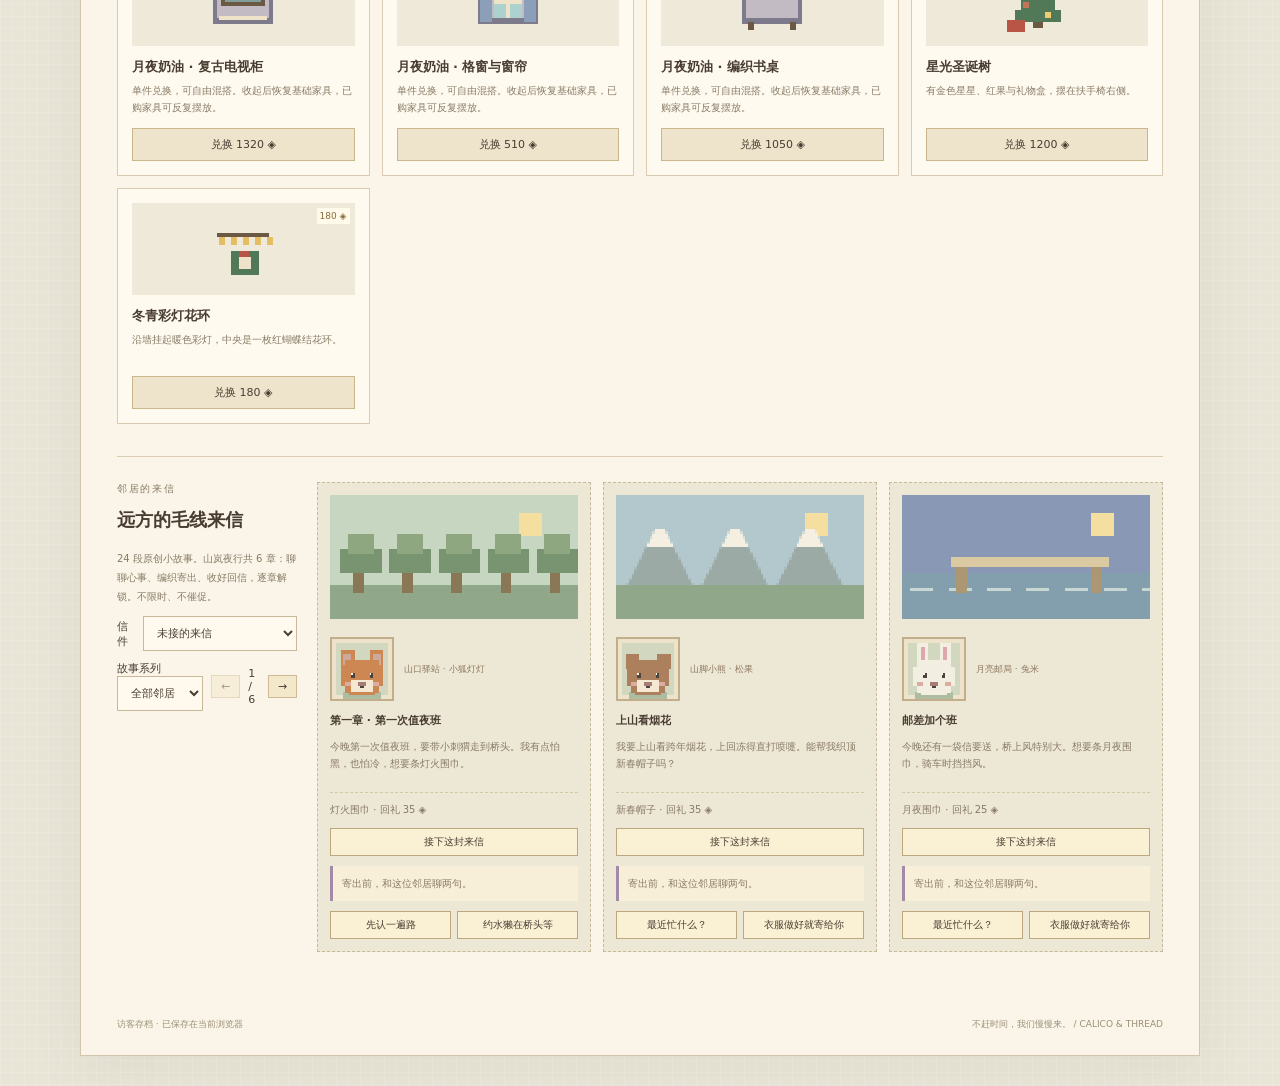
==== commit 65cdb79a: "Add full-height wallpaper, optional wainscot and three selectable cozy floors" ====
--- a/index.html
+++ b/index.html
@@ -1,6 +1,6 @@
 <!doctype html>
 <html lang="zh-CN">
-<head><meta charset="utf-8"><meta name="viewport" content="width=device-width,initial-scale=1"><title>小花的毛线小屋</title><link rel="stylesheet" href="pet.css?v=18139f2ffa36"><script src="homecraft.js?v=4662b726ef6b" defer></script><script src="pet.js?v=19f251340a17" defer></script></head>
+<head><meta charset="utf-8"><meta name="viewport" content="width=device-width,initial-scale=1"><title>小花的毛线小屋</title><link rel="stylesheet" href="pet.css?v=18139f2ffa36"><script src="homecraft.js?v=5577ea5733b4" defer></script><script src="pet.js?v=bca7f51a0385" defer></script></head>
 <body><main>
 <header><a class="brand" href="#">✿ <span id="petNameLabel">小花的毛线小屋</span> <small>CALICO & THREAD</small></a><button id="accountOpen" class="secondary">存档 / 备份</button><div class="wallet"><span>毛线币</span> <strong id="coins">30</strong> <span>◈</span></div></header>
 <div class="intro"><div><p class="eyebrow">你的日常，也值得被织成礼物</p><h1>你认真生活，<br>我慢慢织。</h1></div><p>一只三花猫，一间慢慢变暖的小屋。<br>工作、休息，都有人在这里陪你。</p></div>
